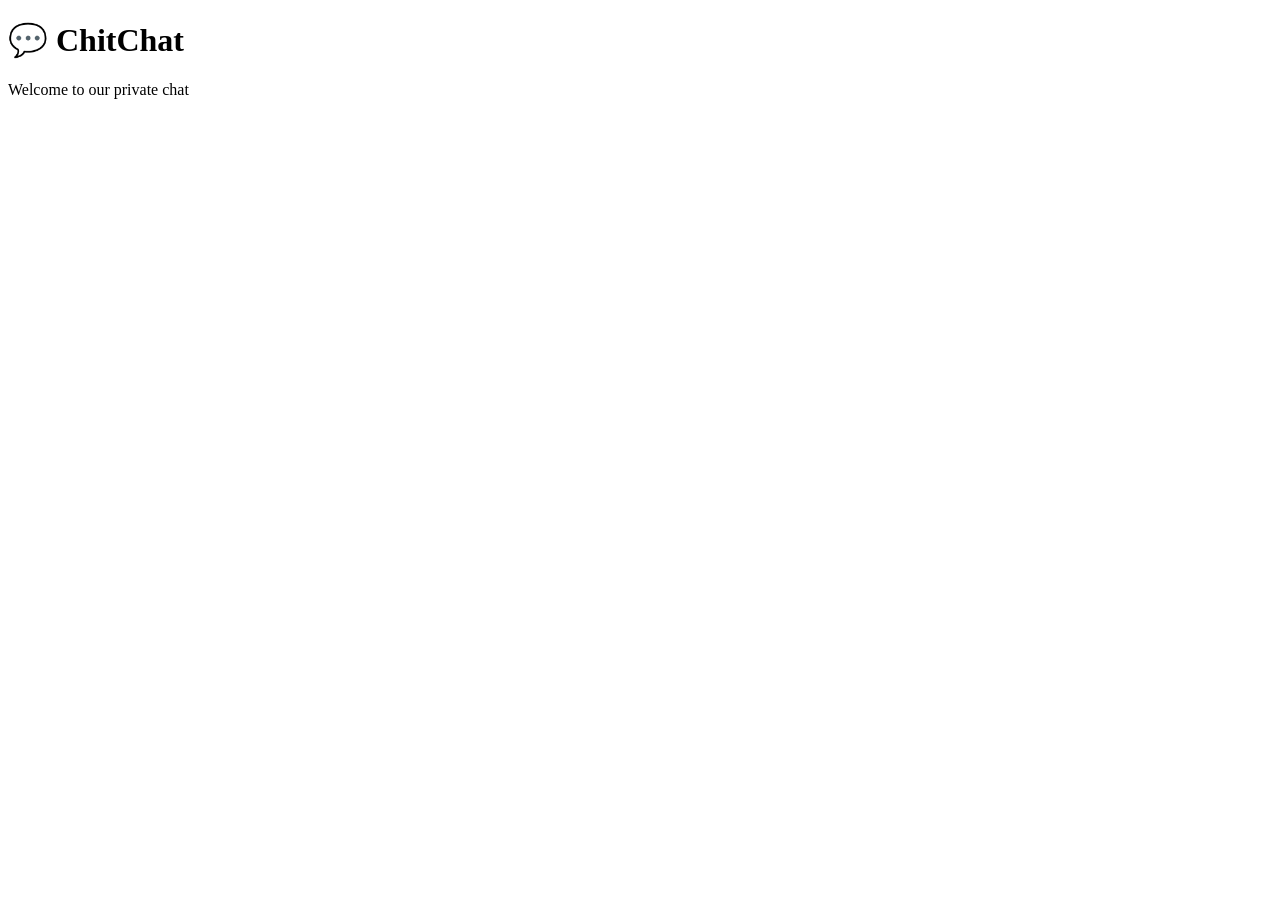
==== index.html @ 532befac "Add initial HTML structure for ChitChat" ====
<!DOCTYPE html>
<html lang="en">
<head>
    <meta charset="UTF-8">
    <meta name="viewport" content="width=device-width, initial-scale=1.0">
    <title>ChitChat</title>
</head>

<body>

    <h1>💬 ChitChat</h1>
    <p>Welcome to our private chat</p>

</body>
</html>
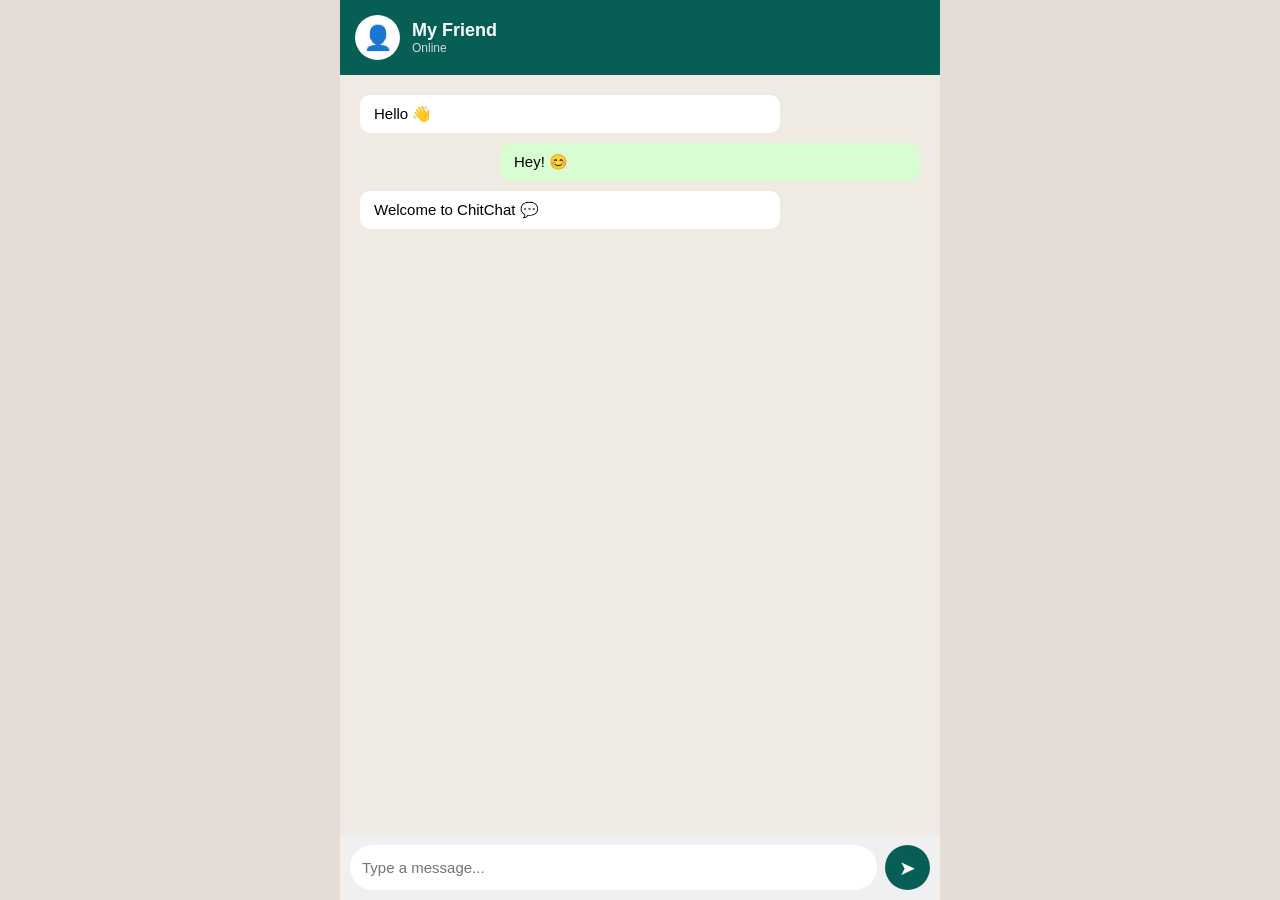
==== commit 26a3b10a: "Enhance index.html with chat features Updated the title and added a chat header with messages." ====
--- a/index.html
+++ b/index.html
@@ -3,13 +3,63 @@
 <head>
     <meta charset="UTF-8">
     <meta name="viewport" content="width=device-width, initial-scale=1.0">
-    <title>ChitChat</title>
+    <title>ChitChat 💬</title>
+
+    <link rel="stylesheet" href="style.css">
 </head>
 
 <body>
 
-    <h1>💬 ChitChat</h1>
-    <p>Welcome to our private chat</p>
+<div class="chat-container">
+
+    <!-- Header -->
+    <div class="chat-header">
+
+        <div class="profile">
+            👤
+        </div>
+
+        <div class="header-info">
+            <h2>My Friend</h2>
+            <p>Online</p>
+        </div>
+
+    </div>
+
+
+    <!-- Messages -->
+    <div class="messages">
+
+        <div class="message received">
+            Hello 👋
+        </div>
+
+        <div class="message sent">
+            Hey! 😊
+        </div>
+
+        <div class="message received">
+            Welcome to ChitChat 💬
+        </div>
+
+    </div>
+
+
+    <!-- Message Input -->
+    <div class="input-area">
+
+        <input 
+            type="text" 
+            placeholder="Type a message..."
+        >
+
+        <button>
+            ➤
+        </button>
+
+    </div>
+
+</div>
 
 </body>
 </html>
--- a/style.css
+++ b/style.css
@@ -0,0 +1,99 @@
+* {
+    box-sizing: border-box;
+    margin: 0;
+    padding: 0;
+}
+
+body {
+    font-family: Arial, sans-serif;
+    background: #e5ddd5;
+}
+
+.chat-container {
+    max-width: 600px;
+    height: 100vh;
+    margin: auto;
+    background: #efeae2;
+    display: flex;
+    flex-direction: column;
+}
+
+.chat-header {
+    background: #075e54;
+    color: white;
+    padding: 15px;
+    display: flex;
+    align-items: center;
+    gap: 12px;
+}
+
+.profile {
+    width: 45px;
+    height: 45px;
+    border-radius: 50%;
+    background: white;
+    display: flex;
+    align-items: center;
+    justify-content: center;
+    font-size: 24px;
+}
+
+.header-info h2 {
+    font-size: 18px;
+}
+
+.header-info p {
+    font-size: 12px;
+    opacity: 0.8;
+}
+
+.messages {
+    flex: 1;
+    padding: 20px;
+    overflow-y: auto;
+}
+
+.message {
+    max-width: 75%;
+    padding: 10px 14px;
+    margin-bottom: 10px;
+    border-radius: 10px;
+    font-size: 15px;
+}
+
+.received {
+    background: white;
+    margin-right: auto;
+}
+
+.sent {
+    background: #d9fdd3;
+    margin-left: auto;
+}
+
+.input-area {
+    display: flex;
+    padding: 10px;
+    background: #f0f0f0;
+    gap: 8px;
+}
+
+.input-area input {
+    flex: 1;
+    border: none;
+    outline: none;
+    padding: 12px;
+    border-radius: 25px;
+    font-size: 15px;
+}
+
+.input-area button {
+    width: 45px;
+    height: 45px;
+    border: none;
+    border-radius: 50%;
+    background: #075e54;
+    color: white;
+    font-size: 20px;
+    cursor: pointer;
+}
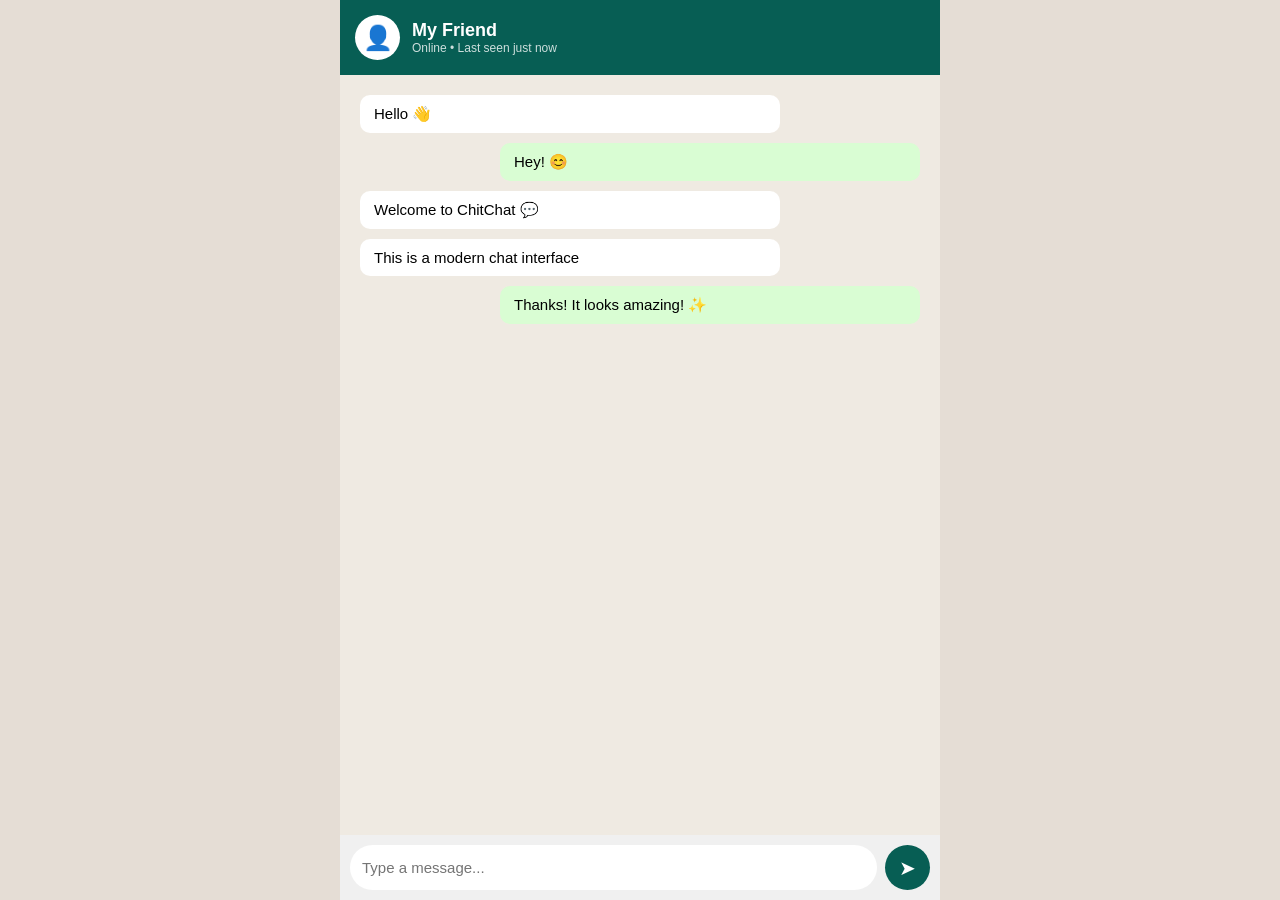
==== commit a88912fb: "✨ Enhanced: Better HTML structure with improved content" ====
--- a/index.html
+++ b/index.html
@@ -4,7 +4,6 @@
     <meta charset="UTF-8">
     <meta name="viewport" content="width=device-width, initial-scale=1.0">
     <title>ChitChat 💬</title>
-
     <link rel="stylesheet" href="style.css">
 </head>
 
@@ -21,11 +20,10 @@
 
         <div class="header-info">
             <h2>My Friend</h2>
-            <p>Online</p>
+            <p>Online • Last seen just now</p>
         </div>
 
     </div>
-
 
     <!-- Messages -->
     <div class="messages">
@@ -42,8 +40,15 @@
             Welcome to ChitChat 💬
         </div>
 
+        <div class="message received">
+            This is a modern chat interface
+        </div>
+
+        <div class="message sent">
+            Thanks! It looks amazing! ✨
+        </div>
+
     </div>
-
 
     <!-- Message Input -->
     <div class="input-area">
@@ -51,9 +56,10 @@
         <input 
             type="text" 
             placeholder="Type a message..."
+            id="messageInput"
         >
 
-        <button>
+        <button id="sendBtn" title="Send message">
             ➤
         </button>
 
@@ -61,5 +67,7 @@
 
 </div>
 
+<script src="script.js"></script>
+
 </body>
 </html>
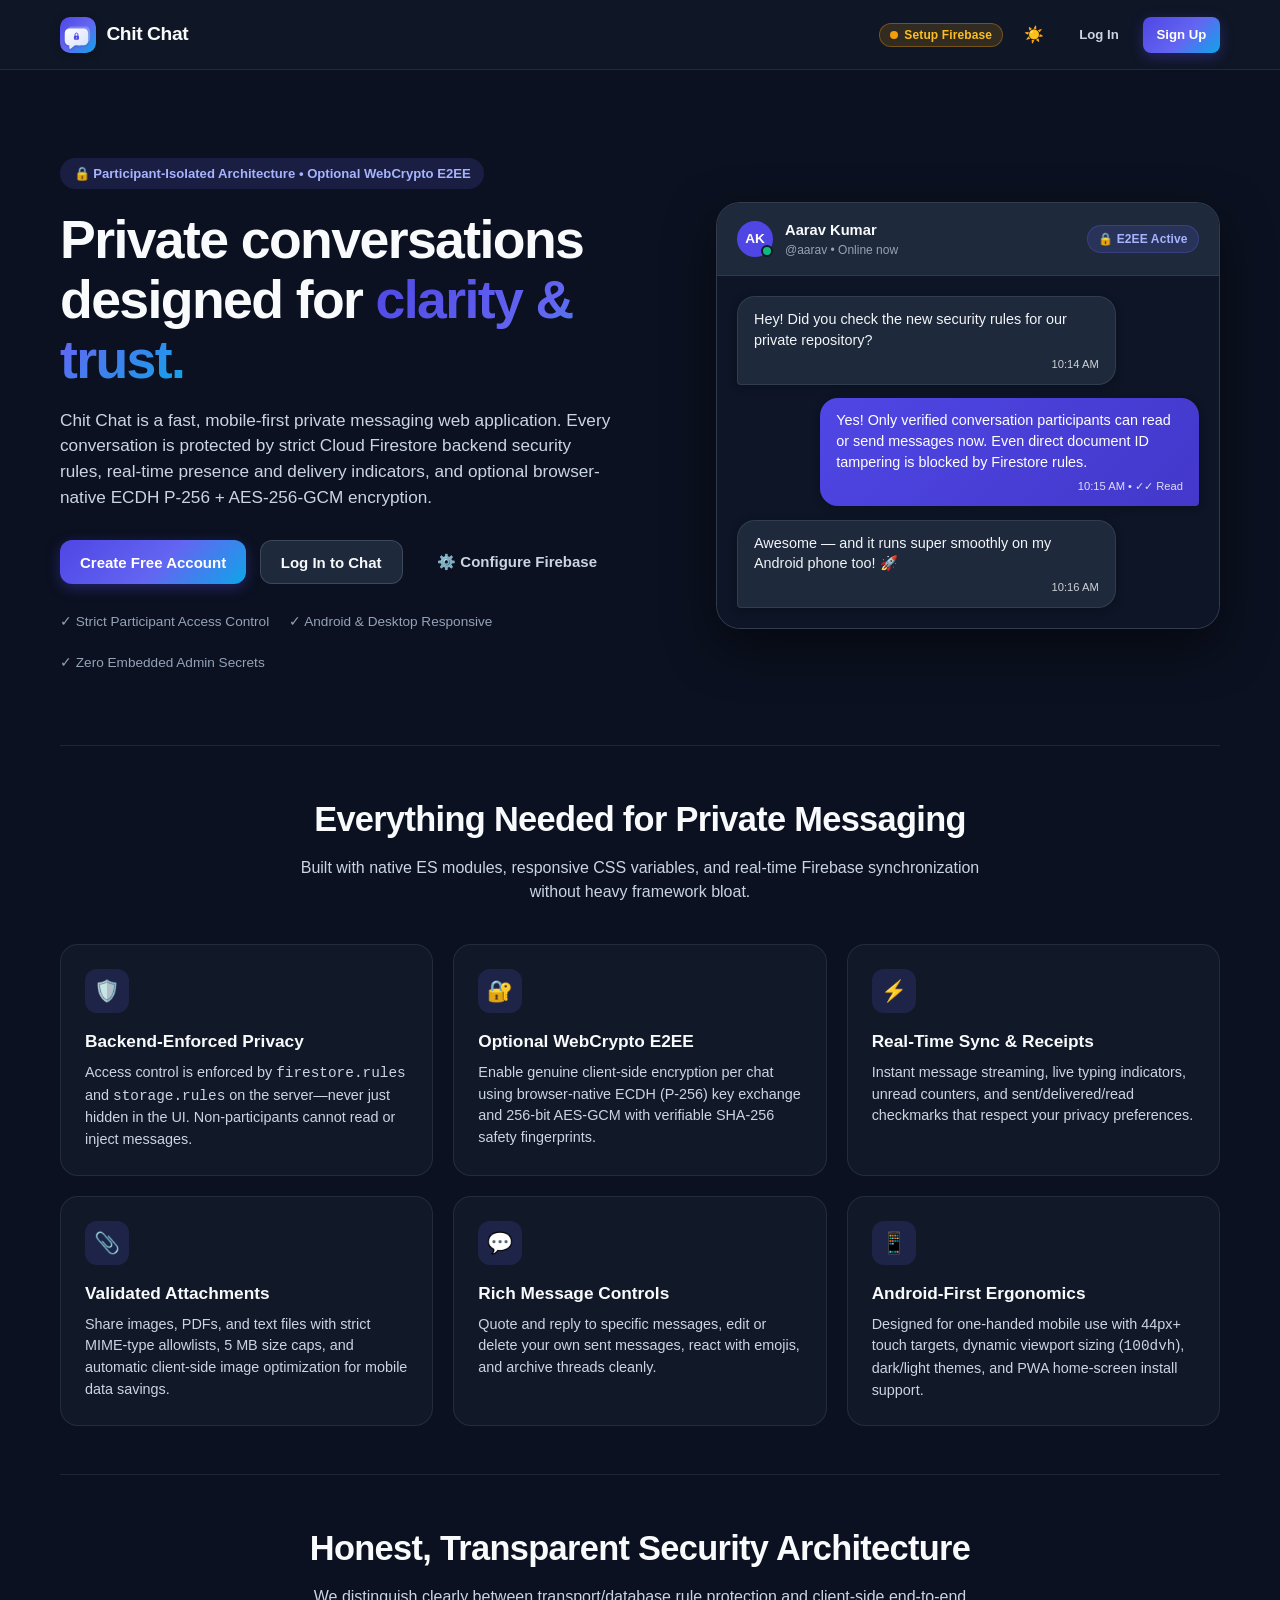
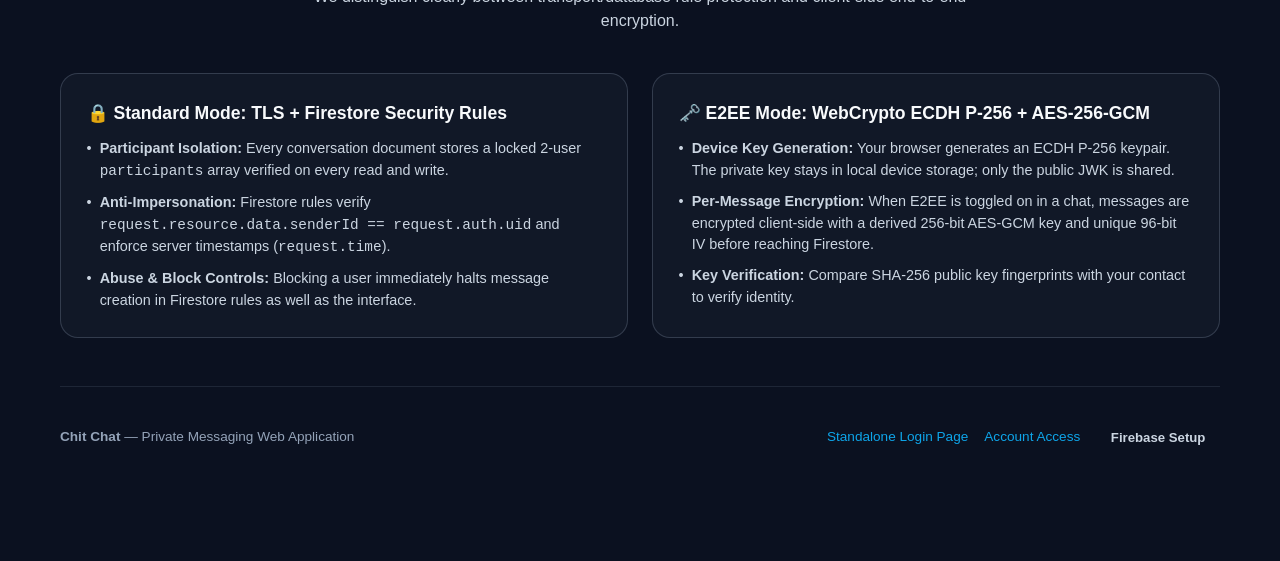
==== commit 4f813945: "feat: replace index.html, add login.html, main app controller, and documentation" ====
--- a/index.html
+++ b/index.html
@@ -1,73 +1,1108 @@
 <!DOCTYPE html>
-<html lang="en">
+<html lang="en" data-theme="dark">
 <head>
-    <meta charset="UTF-8">
-    <meta name="viewport" content="width=device-width, initial-scale=1.0">
-    <title>ChitChat 💬</title>
-    <link rel="stylesheet" href="style.css">
+  <meta charset="UTF-8" />
+  <meta name="viewport" content="width=device-width, initial-scale=1.0, viewport-fit=cover" />
+  <meta name="theme-color" content="#4f46e5" />
+  <meta
+    name="description"
+    content="Chit Chat — Modern, privacy-first real-time private messaging web application powered by Firebase Authentication, Cloud Firestore security rules, and optional WebCrypto end-to-end encryption."
+  />
+  <title>Chit Chat — Private Messaging</title>
+  <link rel="icon" type="image/svg+xml" href="./assets/icon.svg" />
+  <link rel="apple-touch-icon" href="./assets/icon.svg" />
+  <link rel="manifest" href="./manifest.json" />
+  <link rel="stylesheet" href="./css/styles.css" />
 </head>
-
-<body>
-
-<div class="chat-container">
-
-    <!-- Header -->
-    <div class="chat-header">
-
-        <div class="profile">
-            👤
-        </div>
-
-        <div class="header-info">
-            <h2>My Friend</h2>
-            <p>Online • Last seen just now</p>
-        </div>
-
+<body data-page="index">
+  <!-- Top Navigation Header (Shown on Landing & Auth Views) -->
+  <header id="public-navbar" class="site-navbar">
+    <div class="navbar-inner">
+      <a href="#landing" id="nav-brand-link" class="brand-link" aria-label="Chit Chat Home">
+        <img src="./assets/icon.svg" alt="Chit Chat Logo" class="brand-logo" width="36" height="36" />
+        <span>Chit Chat</span>
+      </a>
+
+      <div class="navbar-actions">
+        <button
+          type="button"
+          id="btn-firebase-status"
+          class="badge badge-unconfigured"
+          title="Configure or inspect Firebase connection"
+        >
+          <span id="firebase-status-dot" class="status-dot warning"></span>
+          <span id="firebase-status-label">Setup Firebase</span>
+        </button>
+
+        <button
+          type="button"
+          id="btn-theme-toggle-nav"
+          class="icon-btn"
+          aria-label="Toggle dark and light theme"
+          title="Switch theme"
+        >
+          <span id="theme-icon-nav" aria-hidden="true">☀️</span>
+        </button>
+
+        <button type="button" id="nav-btn-login" class="btn btn-ghost btn-sm">
+          Log In
+        </button>
+        <button type="button" id="nav-btn-signup" class="btn btn-primary btn-sm">
+          Sign Up
+        </button>
+      </div>
     </div>
-
-    <!-- Messages -->
-    <div class="messages">
-
-        <div class="message received">
-            Hello 👋
-        </div>
-
-        <div class="message sent">
-            Hey! 😊
-        </div>
-
-        <div class="message received">
-            Welcome to ChitChat 💬
-        </div>
-
-        <div class="message received">
-            This is a modern chat interface
-        </div>
-
-        <div class="message sent">
-            Thanks! It looks amazing! ✨
-        </div>
-
+  </header>
+
+  <!-- VIEW 1: Landing Page -->
+  <main id="view-landing" class="landing-container">
+    <section class="hero-grid" aria-labelledby="hero-heading">
+      <div>
+        <div class="hero-eyebrow">
+          <span>🔒 Participant-Isolated Architecture • Optional WebCrypto E2EE</span>
+        </div>
+        <h1 id="hero-heading" class="hero-title">
+          Private conversations designed for <span class="gradient-text">clarity &amp; trust.</span>
+        </h1>
+        <p class="hero-subtitle">
+          Chit Chat is a fast, mobile-first private messaging web application. Every conversation is protected by strict Cloud Firestore backend security rules, real-time presence and delivery indicators, and optional browser-native ECDH P-256 + AES-256-GCM encryption.
+        </p>
+
+        <div class="hero-cta-group">
+          <button type="button" id="hero-btn-signup" class="btn btn-primary">
+            Create Free Account
+          </button>
+          <button type="button" id="hero-btn-login" class="btn btn-secondary">
+            Log In to Chat
+          </button>
+          <button type="button" id="hero-btn-config" class="btn btn-ghost">
+            ⚙️ Configure Firebase
+          </button>
+        </div>
+
+        <ul class="hero-trust-list">
+          <li>✓ Strict Participant Access Control</li>
+          <li>✓ Android &amp; Desktop Responsive</li>
+          <li>✓ Zero Embedded Admin Secrets</li>
+        </ul>
+      </div>
+
+      <!-- Interactive Live Visual Preview Card -->
+      <div class="hero-preview-card" aria-label="Chit Chat Interface Preview">
+        <div class="preview-card-header">
+          <div class="preview-user-row">
+            <div class="avatar avatar-sm" style="background-color: #4f46e5;">
+              <span>AK</span>
+              <span class="avatar-presence online"></span>
+            </div>
+            <div>
+              <div style="font-weight: 700; font-size: 0.92rem;">Aarav Kumar</div>
+              <div style="font-size: 0.75rem; color: var(--text-muted);">@aarav • Online now</div>
+            </div>
+          </div>
+          <span class="badge badge-security">🔒 E2EE Active</span>
+        </div>
+
+        <div class="preview-card-body">
+          <div class="preview-bubble incoming">
+            Hey! Did you check the new security rules for our private repository?
+            <div class="preview-meta">10:14 AM</div>
+          </div>
+          <div class="preview-bubble outgoing">
+            Yes! Only verified conversation participants can read or send messages now. Even direct document ID tampering is blocked by Firestore rules.
+            <div class="preview-meta">10:15 AM • ✓✓ Read</div>
+          </div>
+          <div class="preview-bubble incoming">
+            Awesome — and it runs super smoothly on my Android phone too! 🚀
+            <div class="preview-meta">10:16 AM</div>
+          </div>
+        </div>
+      </div>
+    </section>
+
+    <!-- Feature Highlights Section -->
+    <section class="section-block" aria-labelledby="features-heading">
+      <div class="section-header">
+        <h2 id="features-heading" class="section-title">Everything Needed for Private Messaging</h2>
+        <p class="section-desc">
+          Built with native ES modules, responsive CSS variables, and real-time Firebase synchronization without heavy framework bloat.
+        </p>
+      </div>
+
+      <div class="features-grid">
+        <article class="feature-card">
+          <div class="feature-icon" aria-hidden="true">🛡️</div>
+          <h3>Backend-Enforced Privacy</h3>
+          <p>
+            Access control is enforced by <code>firestore.rules</code> and <code>storage.rules</code> on the server—never just hidden in the UI. Non-participants cannot read or inject messages.
+          </p>
+        </article>
+
+        <article class="feature-card">
+          <div class="feature-icon" aria-hidden="true">🔐</div>
+          <h3>Optional WebCrypto E2EE</h3>
+          <p>
+            Enable genuine client-side encryption per chat using browser-native ECDH (P-256) key exchange and 256-bit AES-GCM with verifiable SHA-256 safety fingerprints.
+          </p>
+        </article>
+
+        <article class="feature-card">
+          <div class="feature-icon" aria-hidden="true">⚡</div>
+          <h3>Real-Time Sync &amp; Receipts</h3>
+          <p>
+            Instant message streaming, live typing indicators, unread counters, and sent/delivered/read checkmarks that respect your privacy preferences.
+          </p>
+        </article>
+
+        <article class="feature-card">
+          <div class="feature-icon" aria-hidden="true">📎</div>
+          <h3>Validated Attachments</h3>
+          <p>
+            Share images, PDFs, and text files with strict MIME-type allowlists, 5 MB size caps, and automatic client-side image optimization for mobile data savings.
+          </p>
+        </article>
+
+        <article class="feature-card">
+          <div class="feature-icon" aria-hidden="true">💬</div>
+          <h3>Rich Message Controls</h3>
+          <p>
+            Quote and reply to specific messages, edit or delete your own sent messages, react with emojis, and archive threads cleanly.
+          </p>
+        </article>
+
+        <article class="feature-card">
+          <div class="feature-icon" aria-hidden="true">📱</div>
+          <h3>Android-First Ergonomics</h3>
+          <p>
+            Designed for one-handed mobile use with 44px+ touch targets, dynamic viewport sizing (<code>100dvh</code>), dark/light themes, and PWA home-screen install support.
+          </p>
+        </article>
+      </div>
+    </section>
+
+    <!-- Privacy & Security Transparency Section -->
+    <section class="section-block" aria-labelledby="security-heading">
+      <div class="section-header">
+        <h2 id="security-heading" class="section-title">Honest, Transparent Security Architecture</h2>
+        <p class="section-desc">
+          We distinguish clearly between transport/database rule protection and client-side end-to-end encryption.
+        </p>
+      </div>
+
+      <div class="security-architecture-grid">
+        <div class="security-card">
+          <h3>🔒 Standard Mode: TLS + Firestore Security Rules</h3>
+          <ul class="security-list">
+            <li>
+              <span>•</span>
+              <span><strong>Participant Isolation:</strong> Every conversation document stores a locked 2-user <code>participants</code> array verified on every read and write.</span>
+            </li>
+            <li>
+              <span>•</span>
+              <span><strong>Anti-Impersonation:</strong> Firestore rules verify <code>request.resource.data.senderId == request.auth.uid</code> and enforce server timestamps (<code>request.time</code>).</span>
+            </li>
+            <li>
+              <span>•</span>
+              <span><strong>Abuse &amp; Block Controls:</strong> Blocking a user immediately halts message creation in Firestore rules as well as the interface.</span>
+            </li>
+          </ul>
+        </div>
+
+        <div class="security-card">
+          <h3>🗝️ E2EE Mode: WebCrypto ECDH P-256 + AES-256-GCM</h3>
+          <ul class="security-list">
+            <li>
+              <span>•</span>
+              <span><strong>Device Key Generation:</strong> Your browser generates an ECDH P-256 keypair. The private key stays in local device storage; only the public JWK is shared.</span>
+            </li>
+            <li>
+              <span>•</span>
+              <span><strong>Per-Message Encryption:</strong> When E2EE is toggled on in a chat, messages are encrypted client-side with a derived 256-bit AES-GCM key and unique 96-bit IV before reaching Firestore.</span>
+            </li>
+            <li>
+              <span>•</span>
+              <span><strong>Key Verification:</strong> Compare SHA-256 public key fingerprints with your contact to verify identity.</span>
+            </li>
+          </ul>
+        </div>
+      </div>
+
+      <footer class="landing-footer">
+        <div>
+          <strong>Chit Chat</strong> — Private Messaging Web Application
+        </div>
+        <div style="display: flex; gap: 1rem; align-items: center;">
+          <a href="./login.html">Standalone Login Page</a>
+          <a href="#auth" id="footer-link-auth">Account Access</a>
+          <button type="button" id="footer-btn-config" class="btn btn-ghost btn-sm">
+            Firebase Setup
+          </button>
+        </div>
+      </footer>
+    </section>
+  </main>
+
+  <!-- VIEW 2: Authentication View -->
+  <section id="view-auth" class="auth-wrapper hidden" aria-label="Authentication">
+    <div class="auth-card">
+      <div class="auth-card-header">
+        <h1 id="auth-heading">Welcome to Chit Chat</h1>
+        <p id="auth-subheading">Sign in to access your private conversations</p>
+      </div>
+
+      <div class="auth-tabs" role="tablist">
+        <button
+          type="button"
+          id="tab-login"
+          class="auth-tab-btn active"
+          role="tab"
+          aria-selected="true"
+        >
+          Log In
+        </button>
+        <button
+          type="button"
+          id="tab-signup"
+          class="auth-tab-btn"
+          role="tab"
+          aria-selected="false"
+        >
+          Sign Up
+        </button>
+        <button
+          type="button"
+          id="tab-reset"
+          class="auth-tab-btn"
+          role="tab"
+          aria-selected="false"
+        >
+          Reset
+        </button>
+      </div>
+
+      <div id="auth-alert" class="alert-box hidden" role="alert"></div>
+
+      <!-- Form 1: Log In -->
+      <form id="form-login" novalidate>
+        <div class="form-group">
+          <label for="login-email" class="form-label">Email Address</label>
+          <input
+            type="email"
+            id="login-email"
+            class="form-input"
+            placeholder="you@example.com"
+            autocomplete="email"
+            required
+          />
+        </div>
+
+        <div class="form-group">
+          <label for="login-password" class="form-label">Password</label>
+          <div class="input-with-action">
+            <input
+              type="password"
+              id="login-password"
+              class="form-input"
+              placeholder="Enter your password"
+              autocomplete="current-password"
+              required
+            />
+            <button
+              type="button"
+              class="input-action-btn"
+              data-toggle-password="login-password"
+              aria-label="Show or hide password"
+            >
+              👁️
+            </button>
+          </div>
+        </div>
+
+        <button type="submit" id="btn-submit-login" class="btn btn-primary btn-block">
+          Log In
+        </button>
+      </form>
+
+      <!-- Form 2: Sign Up & Initial Profile Setup -->
+      <form id="form-signup" class="hidden" novalidate>
+        <div class="form-group">
+          <label for="signup-name" class="form-label">Display Name</label>
+          <input
+            type="text"
+            id="signup-name"
+            class="form-input"
+            placeholder="e.g. Khushnoor"
+            maxlength="60"
+            autocomplete="name"
+            required
+          />
+        </div>
+
+        <div class="form-group">
+          <label for="signup-username" class="form-label">Unique Handle (@username)</label>
+          <input
+            type="text"
+            id="signup-username"
+            class="form-input"
+            placeholder="e.g. khushnoor_m"
+            maxlength="30"
+            autocomplete="username"
+            required
+          />
+          <span class="form-hint">3–30 lowercase letters, numbers, underscores, or dots.</span>
+        </div>
+
+        <div class="form-group">
+          <label for="signup-email" class="form-label">Email Address</label>
+          <input
+            type="email"
+            id="signup-email"
+            class="form-input"
+            placeholder="you@example.com"
+            autocomplete="email"
+            required
+          />
+        </div>
+
+        <div class="form-group">
+          <label for="signup-password" class="form-label">Password</label>
+          <div class="input-with-action">
+            <input
+              type="password"
+              id="signup-password"
+              class="form-input"
+              placeholder="At least 8 characters"
+              autocomplete="new-password"
+              required
+            />
+            <button
+              type="button"
+              class="input-action-btn"
+              data-toggle-password="signup-password"
+              aria-label="Show or hide password"
+            >
+              👁️
+            </button>
+          </div>
+        </div>
+
+        <div class="form-group">
+          <label for="signup-confirm" class="form-label">Confirm Password</label>
+          <input
+            type="password"
+            id="signup-confirm"
+            class="form-input"
+            placeholder="Re-enter your password"
+            autocomplete="new-password"
+            required
+          />
+        </div>
+
+        <div class="form-group">
+          <label for="signup-bio" class="form-label">Status / Bio (Optional)</label>
+          <input
+            type="text"
+            id="signup-bio"
+            class="form-input"
+            placeholder="Hey there! I am using Chit Chat."
+            maxlength="160"
+          />
+        </div>
+
+        <button type="submit" id="btn-submit-signup" class="btn btn-primary btn-block">
+          Create Account &amp; Verify Email
+        </button>
+      </form>
+
+      <!-- Form 3: Password Reset -->
+      <form id="form-reset" class="hidden" novalidate>
+        <div class="form-group">
+          <label for="reset-email" class="form-label">Account Email Address</label>
+          <input
+            type="email"
+            id="reset-email"
+            class="form-input"
+            placeholder="Enter your registered email"
+            autocomplete="email"
+            required
+          />
+          <span class="form-hint">
+            We will send a secure password reset link via Firebase Authentication.
+          </span>
+        </div>
+
+        <button type="submit" id="btn-submit-reset" class="btn btn-primary btn-block">
+          Send Password Reset Email
+        </button>
+      </form>
+
+      <div class="auth-footer-links">
+        <button type="button" id="auth-back-landing" class="btn btn-ghost btn-sm">
+          ← Back to Home
+        </button>
+        <button type="button" id="auth-open-config" class="btn btn-ghost btn-sm">
+          ⚙️ Firebase Config
+        </button>
+      </div>
     </div>
-
-    <!-- Message Input -->
-    <div class="input-area">
-
-        <input 
-            type="text" 
-            placeholder="Type a message..."
-            id="messageInput"
-        >
-
-        <button id="sendBtn" title="Send message">
-            ➤
-        </button>
-
+  </section>
+
+  <!-- VIEW 3 & 4: Authenticated Chat Dashboard & Private Chat Window -->
+  <div id="view-workspace" class="workspace-shell hidden">
+    <div id="email-verification-banner" class="verification-banner hidden" role="region" aria-label="Email verification notice">
+      <span>
+        📧 Your email address is not verified yet. Please check your inbox for the verification link.
+      </span>
+      <div class="verification-banner-actions">
+        <button type="button" id="btn-resend-verification" class="btn btn-secondary btn-sm">
+          Resend Email
+        </button>
+        <button type="button" id="btn-refresh-verification" class="btn btn-primary btn-sm">
+          I've Verified
+        </button>
+      </div>
     </div>
 
-</div>
-
-<script src="script.js"></script>
-
+    <div id="workspace-main-grid" class="workspace-main">
+      <!-- LEFT PANE: Chat Dashboard Sidebar -->
+      <aside class="dashboard-sidebar" aria-label="Conversations and User Directory">
+        <div class="sidebar-topbar">
+          <div
+            id="sidebar-user-profile-trigger"
+            class="current-user-chip"
+            role="button"
+            tabindex="0"
+            title="Open Profile &amp; Settings"
+          >
+            <div id="current-user-avatar" class="avatar avatar-sm">
+              <span>U</span>
+              <span class="avatar-presence online"></span>
+            </div>
+            <div class="user-chip-meta">
+              <div id="current-user-name" class="user-chip-name">Loading...</div>
+              <div id="current-user-handle" class="user-chip-handle">@user</div>
+            </div>
+          </div>
+
+          <div class="sidebar-toolbar-actions">
+            <button
+              type="button"
+              id="btn-new-chat"
+              class="icon-btn"
+              title="Find user &amp; start new private chat"
+              aria-label="Start new chat"
+            >
+              ➕
+            </button>
+            <button
+              type="button"
+              id="btn-theme-toggle-app"
+              class="icon-btn"
+              title="Toggle theme"
+              aria-label="Toggle theme"
+            >
+              <span id="theme-icon-app">☀️</span>
+            </button>
+            <button
+              type="button"
+              id="btn-open-settings"
+              class="icon-btn"
+              title="Profile &amp; Settings"
+              aria-label="Open profile and settings"
+            >
+              ⚙️
+            </button>
+          </div>
+        </div>
+
+        <div class="sidebar-search-box">
+          <div class="search-input-wrap">
+            <span class="search-icon" aria-hidden="true">🔍</span>
+            <input
+              type="search"
+              id="dashboard-search-input"
+              class="search-input"
+              placeholder="Search chats or @username..."
+              aria-label="Search conversations or users"
+            />
+            <button
+              type="button"
+              id="btn-clear-search"
+              class="search-clear-btn hidden"
+              aria-label="Clear search"
+            >
+              ✕
+            </button>
+          </div>
+        </div>
+
+        <div class="sidebar-filter-tabs" role="tablist" aria-label="Conversation filters">
+          <button
+            type="button"
+            class="filter-pill active"
+            data-filter="all"
+            role="tab"
+            aria-selected="true"
+          >
+            All Chats
+          </button>
+          <button
+            type="button"
+            class="filter-pill"
+            data-filter="unread"
+            role="tab"
+            aria-selected="false"
+          >
+            Unread <span id="filter-unread-count"></span>
+          </button>
+          <button
+            type="button"
+            class="filter-pill"
+            data-filter="archived"
+            role="tab"
+            aria-selected="false"
+          >
+            Archived
+          </button>
+          <button
+            type="button"
+            class="filter-pill"
+            data-filter="directory"
+            role="tab"
+            aria-selected="false"
+          >
+            Find Users
+          </button>
+        </div>
+
+        <div id="conversation-list" class="conversation-list" role="list">
+          <div class="empty-list-state">
+            No conversations yet. Tap <strong>Find Users</strong> or <strong>➕</strong> to start a private chat.
+          </div>
+        </div>
+      </aside>
+
+      <!-- RIGHT PANE: Private Chat Window -->
+      <section class="chat-panel" aria-label="Private Chat Window">
+        <div id="chat-empty-state" class="chat-empty-state">
+          <div class="chat-empty-icon" aria-hidden="true">💬</div>
+          <h2>Select a Private Conversation</h2>
+          <p>
+            Choose an existing thread from the left or search the directory by <code>@username</code> or email to start a private 1-to-1 chat.
+          </p>
+          <button type="button" id="btn-empty-find-users" class="btn btn-primary btn-sm">
+            🔍 Find Users to Chat With
+          </button>
+        </div>
+
+        <div id="active-chat-container" class="active-chat-container hidden">
+          <header class="chat-window-header">
+            <div class="chat-header-left">
+              <button
+                type="button"
+                id="btn-mobile-back"
+                class="icon-btn mobile-back-btn"
+                aria-label="Back to conversation list"
+                title="Back to chats"
+              >
+                ←
+              </button>
+
+              <div id="chat-peer-avatar" class="avatar avatar-sm">
+                <span>P</span>
+                <span id="chat-peer-presence-dot" class="avatar-presence"></span>
+              </div>
+
+              <div class="chat-peer-info">
+                <div id="chat-peer-name" class="chat-peer-name">Contact Name</div>
+                <div id="chat-peer-status" class="chat-peer-status">Offline</div>
+              </div>
+            </div>
+
+            <div class="chat-header-actions">
+              <button
+                type="button"
+                id="btn-toggle-e2ee"
+                class="badge badge-security"
+                title="Toggle optional WebCrypto ECDH+AES-GCM End-to-End Encryption"
+              >
+                🛡️ Standard
+              </button>
+
+              <button
+                type="button"
+                id="btn-verify-keys"
+                class="icon-btn"
+                title="Inspect Security &amp; E2EE Key Fingerprints"
+                aria-label="Security details"
+              >
+                🔐
+              </button>
+
+              <button
+                type="button"
+                id="btn-archive-chat"
+                class="icon-btn"
+                title="Archive or unarchive conversation"
+                aria-label="Archive conversation"
+              >
+                📥
+              </button>
+
+              <button
+                type="button"
+                id="btn-block-user"
+                class="icon-btn"
+                title="Block or unblock user"
+                aria-label="Block user"
+              >
+                🚫
+              </button>
+
+              <button
+                type="button"
+                id="btn-report-user"
+                class="icon-btn"
+                title="Report user for abuse"
+                aria-label="Report user"
+              >
+                🚩
+              </button>
+
+              <button
+                type="button"
+                id="btn-delete-chat"
+                class="icon-btn"
+                title="Delete conversation"
+                aria-label="Delete conversation"
+              >
+                🗑️
+              </button>
+            </div>
+          </header>
+
+          <div class="chat-security-strip">
+            <span id="chat-security-description">
+              🛡️ Protected by Cloud Firestore Participant Rules &amp; TLS.
+            </span>
+            <button
+              type="button"
+              id="btn-security-learn-more"
+              class="btn btn-ghost btn-sm"
+              style="min-height: 26px; padding: 0.1rem 0.5rem; font-size: 0.74rem;"
+            >
+              Verify Keys
+            </button>
+          </div>
+
+          <div id="messages-stream" class="messages-stream" role="log" aria-live="polite"></div>
+
+          <div id="composer-context-bar" class="composer-context-bar hidden">
+            <div class="composer-context-info">
+              <div id="composer-context-title" class="composer-context-title">Replying to</div>
+              <div id="composer-context-text" class="composer-context-text"></div>
+            </div>
+            <button
+              type="button"
+              id="btn-cancel-context"
+              class="icon-btn"
+              aria-label="Cancel reply or edit"
+            >
+              ✕
+            </button>
+          </div>
+
+          <div id="attachment-preview-bar" class="composer-context-bar hidden">
+            <div class="composer-context-info">
+              <div class="composer-context-title">📎 Staged Attachment</div>
+              <div id="attachment-preview-name" class="composer-context-text"></div>
+            </div>
+            <button
+              type="button"
+              id="btn-remove-attachment"
+              class="icon-btn"
+              aria-label="Remove attachment"
+            >
+              ✕
+            </button>
+          </div>
+
+          <div id="blocked-conversation-banner" class="blocked-notice-bar hidden">
+            <span id="blocked-banner-text">
+              🚫 This conversation is currently blocked. New messages cannot be sent.
+            </span>
+            <button type="button" id="btn-unblock-banner" class="btn btn-secondary btn-sm">
+              Unblock
+            </button>
+          </div>
+
+          <form id="chat-composer-form" class="chat-composer" novalidate>
+            <div id="emoji-popover" class="emoji-popover hidden" role="dialog" aria-label="Emoji picker">
+              <div id="emoji-grid" class="emoji-grid"></div>
+            </div>
+
+            <button
+              type="button"
+              id="btn-emoji-picker"
+              class="icon-btn"
+              aria-label="Insert emoji"
+              title="Emojis"
+            >
+              😊
+            </button>
+
+            <label
+              for="chat-attachment-input"
+              class="icon-btn"
+              title="Attach image, PDF, or text file (max 5 MB)"
+              aria-label="Attach file"
+              style="cursor: pointer;"
+            >
+              📎
+            </label>
+            <input
+              type="file"
+              id="chat-attachment-input"
+              class="sr-only"
+              accept="image/jpeg,image/png,image/webp,image/gif,application/pdf,text/plain"
+            />
+
+            <div class="composer-input-wrap">
+              <textarea
+                id="chat-message-input"
+                class="composer-textarea"
+                rows="1"
+                maxlength="4000"
+                placeholder="Write a private message..."
+                aria-label="Message text"
+              ></textarea>
+              <div id="composer-char-count" class="composer-char-count">0 / 4000</div>
+            </div>
+
+            <button
+              type="submit"
+              id="btn-send-message"
+              class="send-msg-btn"
+              aria-label="Send message"
+              title="Send message"
+            >
+              ➤
+            </button>
+          </form>
+        </div>
+      </section>
+    </div>
+  </div>
+
+  <!-- MODAL 1: User Profile & Settings -->
+  <div id="modal-settings" class="modal-backdrop hidden" role="dialog" aria-modal="true" aria-labelledby="settings-modal-title">
+    <div class="modal-dialog">
+      <div class="modal-header">
+        <h2 id="settings-modal-title">Profile &amp; Settings</h2>
+        <button type="button" id="btn-close-settings" class="icon-btn" aria-label="Close settings">
+          ✕
+        </button>
+      </div>
+
+      <div class="modal-body">
+        <div id="settings-alert" class="alert-box hidden" role="alert"></div>
+
+        <div class="settings-section">
+          <div class="settings-section-title">User Profile</div>
+          <div class="profile-avatar-editor">
+            <div id="settings-avatar-preview" class="avatar avatar-lg">
+              <span>U</span>
+            </div>
+            <div>
+              <div style="display: flex; gap: 0.5rem; flex-wrap: wrap;">
+                <label for="settings-avatar-file" class="btn btn-secondary btn-sm" style="cursor: pointer;">
+                  📷 Upload Photo
+                </label>
+                <input
+                  type="file"
+                  id="settings-avatar-file"
+                  class="sr-only"
+                  accept="image/jpeg,image/png,image/webp,image/gif"
+                />
+                <button type="button" id="btn-clear-avatar" class="btn btn-ghost btn-sm">
+                  Use Initials
+                </button>
+              </div>
+              <div id="settings-color-swatches" class="color-swatch-row" aria-label="Avatar color"></div>
+            </div>
+          </div>
+
+          <div class="form-group">
+            <label for="settings-display-name" class="form-label">Display Name</label>
+            <input type="text" id="settings-display-name" class="form-input" maxlength="60" />
+          </div>
+
+          <div class="form-group">
+            <label for="settings-username" class="form-label">Username (@handle)</label>
+            <input type="text" id="settings-username" class="form-input" maxlength="30" />
+          </div>
+
+          <div class="form-group">
+            <label for="settings-bio" class="form-label">About / Status</label>
+            <input type="text" id="settings-bio" class="form-input" maxlength="250" />
+          </div>
+
+          <div class="form-group">
+            <label class="form-label">Account Email</label>
+            <div style="display: flex; align-items: center; justify-content: space-between; gap: 0.5rem;">
+              <span id="settings-email-display" style="font-size: 0.9rem; color: var(--text-secondary);"></span>
+              <span id="settings-email-badge" class="badge badge-unconfigured">Unverified</span>
+            </div>
+          </div>
+
+          <button type="button" id="btn-save-profile" class="btn btn-primary btn-sm">
+            Save Profile Changes
+          </button>
+        </div>
+
+        <div class="settings-section">
+          <div class="settings-section-title">Appearance &amp; Theme</div>
+          <div class="form-group" style="margin-bottom: 0;">
+            <label for="settings-theme-select" class="form-label">Color Theme</label>
+            <select id="settings-theme-select" class="form-select">
+              <option value="dark">🌙 Dark Theme (Slate Indigo)</option>
+              <option value="light">☀️ Light Theme (Crisp Daylight)</option>
+              <option value="system">💻 Match Device System Setting</option>
+            </select>
+          </div>
+        </div>
+
+        <div class="settings-section">
+          <div class="settings-section-title">Privacy &amp; Security</div>
+
+          <div class="toggle-row">
+            <div class="toggle-label-group">
+              <div class="toggle-label-title">Show Online &amp; Last Seen Status</div>
+              <div class="toggle-label-desc">Let contacts see when you are active in Chit Chat.</div>
+            </div>
+            <input type="checkbox" id="toggle-online-status" checked />
+          </div>
+
+          <div class="toggle-row">
+            <div class="toggle-label-group">
+              <div class="toggle-label-title">Send Read Receipts (✓✓)</div>
+              <div class="toggle-label-desc">Notify contacts when you have read their messages.</div>
+            </div>
+            <input type="checkbox" id="toggle-read-receipts" checked />
+          </div>
+
+          <div style="margin-top: 0.85rem;">
+            <div class="form-label" style="margin-bottom: 0.35rem;">
+              Your Device WebCrypto E2EE Public Key Fingerprint (ECDH P-256)
+            </div>
+            <div id="settings-key-fingerprint" class="fingerprint-box">Generating...</div>
+            <div style="margin-top: 0.5rem; display: flex; justify-content: space-between; align-items: center;">
+              <span class="form-hint">Used for optional client-side end-to-end encrypted chats.</span>
+              <button type="button" id="btn-rotate-keys" class="btn btn-secondary btn-sm">
+                🔄 Rotate Keypair
+              </button>
+            </div>
+          </div>
+        </div>
+
+        <div class="settings-section">
+          <div class="settings-section-title">Notification Preferences</div>
+
+          <div class="toggle-row">
+            <div class="toggle-label-group">
+              <div class="toggle-label-title">Browser Notifications</div>
+              <div class="toggle-label-desc">Show system alerts when new messages arrive in background tabs.</div>
+            </div>
+            <input type="checkbox" id="toggle-browser-notifications" />
+          </div>
+
+          <div class="toggle-row">
+            <div class="toggle-label-group">
+              <div class="toggle-label-title">Message Sound Effects</div>
+              <div class="toggle-label-desc">Play a subtle chime on incoming messages.</div>
+            </div>
+            <input type="checkbox" id="toggle-sound-effects" checked />
+          </div>
+
+          <div class="toggle-row">
+            <div class="toggle-label-group">
+              <div class="toggle-label-title">Show Message Previews</div>
+              <div class="toggle-label-desc">Include message snippet inside notification banners.</div>
+            </div>
+            <input type="checkbox" id="toggle-message-preview" checked />
+          </div>
+        </div>
+
+        <div class="settings-section">
+          <div class="settings-section-title">Session &amp; Backend</div>
+          <div style="display: flex; flex-wrap: wrap; gap: 0.65rem;">
+            <button type="button" id="btn-settings-firebase" class="btn btn-secondary btn-sm">
+              ⚙️ Firebase Connection Settings
+            </button>
+            <button type="button" id="btn-logout" class="btn btn-danger btn-sm">
+              🚪 Log Out
+            </button>
+          </div>
+        </div>
+      </div>
+    </div>
+  </div>
+
+  <!-- MODAL 2: Firebase Backend Configuration Setup -->
+  <div id="modal-firebase-config" class="modal-backdrop hidden" role="dialog" aria-modal="true" aria-labelledby="firebase-modal-title">
+    <div class="modal-dialog">
+      <div class="modal-header">
+        <h2 id="firebase-modal-title">Configure Firebase Backend</h2>
+        <button type="button" id="btn-close-firebase-modal" class="icon-btn" aria-label="Close Firebase setup">
+          ✕
+        </button>
+      </div>
+
+      <div class="modal-body">
+        <p style="font-size: 0.88rem; color: var(--text-secondary); margin-bottom: 1rem;">
+          Chit Chat runs as a static site on GitHub Pages and connects directly to your Firebase project for Authentication, Cloud Firestore, and Storage. Paste your Firebase Web App config snippet below (or configure <code>js/firebase-config.js</code>).
+        </p>
+
+        <div id="firebase-config-alert" class="alert-box hidden" role="alert"></div>
+
+        <div class="form-group">
+          <label for="firebase-config-textarea" class="form-label">
+            Paste Firebase Web Config (JSON or <code>const firebaseConfig = { ... }</code>)
+          </label>
+          <textarea
+            id="firebase-config-textarea"
+            class="form-textarea"
+            rows="7"
+            placeholder='{
+  "apiKey": "YOUR_API_KEY",
+  "authDomain": "your-project.firebaseapp.com",
+  "projectId": "your-project",
+  "storageBucket": "your-project.firebasestorage.app",
+  "messagingSenderId": "1234567890",
+  "appId": "1:1234567890:web:abcdef123456"
+}'
+            style="font-family: var(--font-mono); font-size: 0.82rem;"
+          ></textarea>
+          <span class="form-hint">
+            Stored locally in your browser's <code>localStorage</code>. Never paste service-account private keys or admin tokens.
+          </span>
+        </div>
+      </div>
+
+      <div class="modal-footer">
+        <button type="button" id="btn-clear-firebase-config" class="btn btn-danger btn-sm">
+          Clear Saved Config
+        </button>
+        <button type="button" id="btn-save-firebase-config" class="btn btn-primary btn-sm">
+          Save &amp; Connect Firebase
+        </button>
+      </div>
+    </div>
+  </div>
+
+  <!-- MODAL 3: Report User -->
+  <div id="modal-report" class="modal-backdrop hidden" role="dialog" aria-modal="true" aria-labelledby="report-modal-title">
+    <div class="modal-dialog">
+      <div class="modal-header">
+        <h2 id="report-modal-title">Report User</h2>
+        <button type="button" id="btn-close-report-modal" class="icon-btn" aria-label="Close report dialog">
+          ✕
+        </button>
+      </div>
+
+      <form id="form-report-user">
+        <div class="modal-body">
+          <p style="font-size: 0.88rem; color: var(--text-secondary); margin-bottom: 1rem;">
+            Submit a confidential safety report to the <code>/reports</code> collection. You can also block this user immediately.
+          </p>
+
+          <div class="form-group">
+            <label for="report-reason" class="form-label">Reason for Report</label>
+            <select id="report-reason" class="form-select" required>
+              <option value="Spam or unwanted messages">Spam or unwanted messages</option>
+              <option value="Harassment or abusive behavior">Harassment or abusive behavior</option>
+              <option value="Impersonation or fake profile">Impersonation or fake profile</option>
+              <option value="Malicious link or attachment">Malicious link or attachment</option>
+              <option value="Other safety concern">Other safety concern</option>
+            </select>
+          </div>
+
+          <div class="form-group">
+            <label for="report-details" class="form-label">Additional Details (Optional)</label>
+            <textarea
+              id="report-details"
+              class="form-textarea"
+              maxlength="1500"
+              placeholder="Provide any context to help review this report..."
+            ></textarea>
+          </div>
+
+          <div class="toggle-row">
+            <div class="toggle-label-group">
+              <div class="toggle-label-title">Also block this user</div>
+              <div class="toggle-label-desc">Prevent them from sending further messages in this conversation.</div>
+            </div>
+            <input type="checkbox" id="report-also-block" checked />
+          </div>
+        </div>
+
+        <div class="modal-footer">
+          <button type="button" id="btn-cancel-report" class="btn btn-ghost btn-sm">
+            Cancel
+          </button>
+          <button type="submit" class="btn btn-danger btn-sm">
+            Submit Report
+          </button>
+        </div>
+      </form>
+    </div>
+  </div>
+
+  <!-- MODAL 4: Conversation Security & Key Verification -->
+  <div id="modal-security-info" class="modal-backdrop hidden" role="dialog" aria-modal="true" aria-labelledby="security-modal-title">
+    <div class="modal-dialog">
+      <div class="modal-header">
+        <h2 id="security-modal-title">Conversation Security &amp; Verification</h2>
+        <button type="button" id="btn-close-security-modal" class="icon-btn" aria-label="Close security info">
+          ✕
+        </button>
+      </div>
+
+      <div class="modal-body">
+        <div class="form-group">
+          <div class="form-label">Current Protection Mode</div>
+          <div id="security-modal-mode-badge" class="badge badge-security" style="align-self: flex-start; margin-top: 0.25rem;">
+            Standard Mode (Firestore Rules + TLS)
+          </div>
+        </div>
+
+        <p style="font-size: 0.86rem; color: var(--text-secondary); margin-bottom: 1rem;">
+          In <strong>Standard Mode</strong>, messages are protected in transit via HTTPS/TLS and restricted to the 2 conversation participants by Cloud Firestore Security Rules. When <strong>WebCrypto E2EE Mode</strong> is toggled on, messages are additionally encrypted on your device using ECDH (P-256) + AES-256-GCM before being sent to Firestore.
+        </p>
+
+        <div class="form-group">
+          <div class="form-label">Your Public Key Fingerprint (SHA-256)</div>
+          <div id="security-modal-my-fp" class="fingerprint-box">Unavailable</div>
+        </div>
+
+        <div class="form-group">
+          <div class="form-label">Contact's Public Key Fingerprint (SHA-256)</div>
+          <div id="security-modal-peer-fp" class="fingerprint-box">Unavailable</div>
+        </div>
+      </div>
+
+      <div class="modal-footer">
+        <button type="button" id="btn-close-security-footer" class="btn btn-primary btn-sm">
+          Done
+        </button>
+      </div>
+    </div>
+  </div>
+
+  <!-- Toast Notification Container -->
+  <div id="toast-container" class="toast-container" aria-live="polite"></div>
+
+  <!-- Application Entry Module -->
+  <script type="module" src="./js/app.js"></script>
 </body>
 </html>
--- a/css/styles.css
+++ b/css/styles.css
@@ -0,0 +1,1808 @@
+/* ==========================================================================
+   Chit Chat — Modern Private Messaging Web Application Stylesheet
+   Mobile-First Responsive Design | Dark & Light Themes | Accessible Contrast
+   ========================================================================== */
+
+:root,
+[data-theme="dark"] {
+  --bg-primary: #0b1120;
+  --bg-secondary: #111827;
+  --bg-tertiary: #1e293b;
+  --bg-elevated: #1f2937;
+  --bg-glass: rgba(17, 24, 39, 0.86);
+  --bg-chat-canvas: #0d1526;
+
+  --text-primary: #f8fafc;
+  --text-secondary: #cbd5e1;
+  --text-muted: #94a3b8;
+  --text-inverse: #ffffff;
+
+  --accent-primary: #6366f1;
+  --accent-primary-hover: #4f46e5;
+  --accent-secondary: #0ea5e9;
+  --accent-soft: rgba(99, 102, 241, 0.16);
+  --accent-gradient: linear-gradient(135deg, #4f46e5 0%, #6366f1 55%, #0ea5e9 100%);
+
+  --bubble-sent-bg: linear-gradient(135deg, #4f46e5 0%, #4338ca 100%);
+  --bubble-sent-text: #ffffff;
+  --bubble-received-bg: #1e293b;
+  --bubble-received-text: #f1f5f9;
+  --bubble-received-border: rgba(148, 163, 184, 0.16);
+
+  --border-subtle: rgba(148, 163, 184, 0.14);
+  --border-strong: rgba(148, 163, 184, 0.26);
+  --focus-ring: 0 0 0 3px rgba(99, 102, 241, 0.38);
+
+  --status-online: #10b981;
+  --status-warning: #f59e0b;
+  --status-danger: #ef4444;
+  --status-info: #38bdf8;
+
+  --shadow-sm: 0 2px 8px rgba(0, 0, 0, 0.25);
+  --shadow-md: 0 8px 24px rgba(0, 0, 0, 0.35);
+  --shadow-lg: 0 18px 48px rgba(0, 0, 0, 0.5);
+
+  --radius-sm: 8px;
+  --radius-md: 12px;
+  --radius-lg: 18px;
+  --radius-xl: 24px;
+  --radius-full: 9999px;
+
+  --transition-fast: 150ms cubic-bezier(0.4, 0, 0.2, 1);
+  --transition-base: 220ms cubic-bezier(0.4, 0, 0.2, 1);
+  --font-sans: "Inter", -apple-system, BlinkMacSystemFont, "Segoe UI", Roboto,
+    Helvetica, Arial, sans-serif;
+  --font-mono: "JetBrains Mono", "Fira Code", ui-monospace, SFMono-Regular,
+    Menlo, Monaco, Consolas, monospace;
+}
+
+[data-theme="light"] {
+  --bg-primary: #f8fafc;
+  --bg-secondary: #ffffff;
+  --bg-tertiary: #f1f5f9;
+  --bg-elevated: #ffffff;
+  --bg-glass: rgba(255, 255, 255, 0.88);
+  --bg-chat-canvas: #f1f5f9;
+
+  --text-primary: #0f172a;
+  --text-secondary: #334155;
+  --text-muted: #64748b;
+  --text-inverse: #ffffff;
+
+  --accent-primary: #4f46e5;
+  --accent-primary-hover: #4338ca;
+  --accent-secondary: #0284c7;
+  --accent-soft: rgba(79, 70, 229, 0.1);
+  --accent-gradient: linear-gradient(135deg, #4f46e5 0%, #6366f1 55%, #0284c7 100%);
+
+  --bubble-sent-bg: linear-gradient(135deg, #4f46e5 0%, #4338ca 100%);
+  --bubble-sent-text: #ffffff;
+  --bubble-received-bg: #ffffff;
+  --bubble-received-text: #0f172a;
+  --bubble-received-border: rgba(15, 23, 42, 0.1);
+
+  --border-subtle: rgba(15, 23, 42, 0.09);
+  --border-strong: rgba(15, 23, 42, 0.18);
+  --focus-ring: 0 0 0 3px rgba(79, 70, 229, 0.25);
+
+  --shadow-sm: 0 2px 6px rgba(15, 23, 42, 0.06);
+  --shadow-md: 0 8px 24px rgba(15, 23, 42, 0.09);
+  --shadow-lg: 0 20px 44px rgba(15, 23, 42, 0.14);
+}
+
+/* ==========================================================================
+   Reset & Base Typography
+   ========================================================================== */
+
+*,
+*::before,
+*::after {
+  box-sizing: border-box;
+  margin: 0;
+  padding: 0;
+}
+
+html {
+  font-size: 16px;
+  -webkit-text-size-adjust: 100%;
+  scroll-behavior: smooth;
+}
+
+body {
+  font-family: var(--font-sans);
+  background-color: var(--bg-primary);
+  color: var(--text-primary);
+  line-height: 1.5;
+  min-height: 100vh;
+  min-height: 100dvh;
+  overflow-x: hidden;
+  transition: background-color var(--transition-base), color var(--transition-base);
+}
+
+a {
+  color: var(--accent-secondary);
+  text-decoration: none;
+  transition: color var(--transition-fast);
+}
+
+a:hover {
+  text-decoration: underline;
+}
+
+button,
+input,
+textarea,
+select {
+  font-family: inherit;
+  font-size: inherit;
+  color: inherit;
+}
+
+button {
+  cursor: pointer;
+  border: none;
+  background: none;
+  touch-action: manipulation;
+}
+
+button:focus-visible,
+input:focus-visible,
+textarea:focus-visible,
+select:focus-visible,
+a:focus-visible {
+  outline: none;
+  box-shadow: var(--focus-ring);
+}
+
+.hidden {
+  display: none !important;
+}
+
+.sr-only {
+  position: absolute;
+  width: 1px;
+  height: 1px;
+  padding: 0;
+  margin: -1px;
+  overflow: hidden;
+  clip: rect(0, 0, 0, 0);
+  white-space: nowrap;
+  border: 0;
+}
+
+/* ==========================================================================
+   Reusable Buttons, Badges & Inputs
+   ========================================================================== */
+
+.btn {
+  display: inline-flex;
+  align-items: center;
+  justify-content: center;
+  gap: 0.5rem;
+  min-height: 44px;
+  padding: 0.625rem 1.25rem;
+  border-radius: var(--radius-md);
+  font-weight: 600;
+  font-size: 0.9375rem;
+  transition: transform var(--transition-fast), box-shadow var(--transition-fast),
+    background-color var(--transition-fast), border-color var(--transition-fast);
+  user-select: none;
+  white-space: nowrap;
+}
+
+.btn:active:not(:disabled) {
+  transform: scale(0.98);
+}
+
+.btn:disabled {
+  opacity: 0.55;
+  cursor: not-allowed;
+}
+
+.btn-primary {
+  background: var(--accent-gradient);
+  color: var(--text-inverse);
+  box-shadow: 0 4px 14px rgba(79, 70, 229, 0.35);
+}
+
+.btn-primary:hover:not(:disabled) {
+  box-shadow: 0 6px 20px rgba(79, 70, 229, 0.5);
+  text-decoration: none;
+}
+
+.btn-secondary {
+  background-color: var(--bg-tertiary);
+  color: var(--text-primary);
+  border: 1px solid var(--border-strong);
+}
+
+.btn-secondary:hover:not(:disabled) {
+  background-color: var(--bg-elevated);
+  text-decoration: none;
+}
+
+.btn-ghost {
+  background-color: transparent;
+  color: var(--text-secondary);
+  border: 1px solid transparent;
+}
+
+.btn-ghost:hover:not(:disabled) {
+  background-color: var(--bg-tertiary);
+  color: var(--text-primary);
+  text-decoration: none;
+}
+
+.btn-danger {
+  background-color: rgba(239, 68, 68, 0.14);
+  color: #f87171;
+  border: 1px solid rgba(239, 68, 68, 0.32);
+}
+
+.btn-danger:hover:not(:disabled) {
+  background-color: rgba(239, 68, 68, 0.24);
+}
+
+.btn-sm {
+  min-height: 36px;
+  padding: 0.375rem 0.85rem;
+  font-size: 0.825rem;
+  border-radius: var(--radius-sm);
+}
+
+.btn-block {
+  width: 100%;
+}
+
+.icon-btn {
+  display: inline-flex;
+  align-items: center;
+  justify-content: center;
+  width: 42px;
+  height: 42px;
+  border-radius: var(--radius-md);
+  color: var(--text-secondary);
+  background-color: transparent;
+  border: 1px solid transparent;
+  transition: background-color var(--transition-fast), color var(--transition-fast),
+    border-color var(--transition-fast);
+  flex-shrink: 0;
+}
+
+.icon-btn:hover {
+  background-color: var(--bg-tertiary);
+  color: var(--text-primary);
+}
+
+.badge {
+  display: inline-flex;
+  align-items: center;
+  gap: 0.375rem;
+  padding: 0.25rem 0.65rem;
+  border-radius: var(--radius-full);
+  font-size: 0.75rem;
+  font-weight: 600;
+  letter-spacing: 0.01em;
+}
+
+.badge-connected {
+  background-color: rgba(16, 185, 129, 0.15);
+  color: #34d399;
+  border: 1px solid rgba(16, 185, 129, 0.32);
+}
+
+[data-theme="light"] .badge-connected {
+  color: #047857;
+}
+
+.badge-unconfigured {
+  background-color: rgba(245, 158, 11, 0.15);
+  color: #fbbf24;
+  border: 1px solid rgba(245, 158, 11, 0.35);
+}
+
+[data-theme="light"] .badge-unconfigured {
+  color: #b45309;
+}
+
+.badge-security {
+  background-color: var(--accent-soft);
+  color: var(--accent-primary);
+  border: 1px solid rgba(99, 102, 241, 0.28);
+}
+
+[data-theme="dark"] .badge-security {
+  color: #a5b4fc;
+}
+
+.status-dot {
+  width: 8px;
+  height: 8px;
+  border-radius: 50%;
+  display: inline-block;
+}
+
+.status-dot.online {
+  background-color: var(--status-online);
+  box-shadow: 0 0 0 2px rgba(16, 185, 129, 0.25);
+}
+
+.status-dot.warning {
+  background-color: var(--status-warning);
+}
+
+/* ==========================================================================
+   Form Controls
+   ========================================================================== */
+
+.form-group {
+  display: flex;
+  flex-direction: column;
+  gap: 0.375rem;
+  margin-bottom: 1rem;
+}
+
+.form-label {
+  font-size: 0.85rem;
+  font-weight: 600;
+  color: var(--text-secondary);
+}
+
+.form-input,
+.form-textarea,
+.form-select {
+  width: 100%;
+  min-height: 44px;
+  padding: 0.65rem 0.9rem;
+  border-radius: var(--radius-md);
+  background-color: var(--bg-primary);
+  border: 1px solid var(--border-strong);
+  color: var(--text-primary);
+  font-size: 0.95rem;
+  transition: border-color var(--transition-fast), box-shadow var(--transition-fast);
+}
+
+.form-textarea {
+  min-height: 92px;
+  resize: vertical;
+}
+
+.form-input::placeholder,
+.form-textarea::placeholder {
+  color: var(--text-muted);
+}
+
+.form-input:focus,
+.form-textarea:focus,
+.form-select:focus {
+  border-color: var(--accent-primary);
+  box-shadow: var(--focus-ring);
+}
+
+.form-hint {
+  font-size: 0.78rem;
+  color: var(--text-muted);
+}
+
+.input-with-action {
+  position: relative;
+  display: flex;
+  align-items: center;
+}
+
+.input-with-action .form-input {
+  padding-right: 3rem;
+}
+
+.input-action-btn {
+  position: absolute;
+  right: 0.4rem;
+  width: 36px;
+  height: 36px;
+  border-radius: var(--radius-sm);
+  color: var(--text-muted);
+  display: inline-flex;
+  align-items: center;
+  justify-content: center;
+}
+
+.input-action-btn:hover {
+  color: var(--text-primary);
+  background-color: var(--bg-tertiary);
+}
+
+.alert-box {
+  padding: 0.75rem 1rem;
+  border-radius: var(--radius-md);
+  font-size: 0.875rem;
+  margin-bottom: 1rem;
+  border: 1px solid transparent;
+  line-height: 1.45;
+}
+
+.alert-error {
+  background-color: rgba(239, 68, 68, 0.12);
+  border-color: rgba(239, 68, 68, 0.35);
+  color: #fca5a5;
+}
+
+[data-theme="light"] .alert-error {
+  color: #b91c1c;
+}
+
+.alert-success {
+  background-color: rgba(16, 185, 129, 0.12);
+  border-color: rgba(16, 185, 129, 0.35);
+  color: #6ee7b7;
+}
+
+[data-theme="light"] .alert-success {
+  color: #047857;
+}
+
+.alert-info {
+  background-color: rgba(14, 165, 233, 0.12);
+  border-color: rgba(14, 165, 233, 0.35);
+  color: #7dd3fc;
+}
+
+[data-theme="light"] .alert-info {
+  color: #0369a1;
+}
+
+/* ==========================================================================
+   Top Navigation Header (Landing & Auth Views)
+   ========================================================================== */
+
+.site-navbar {
+  position: sticky;
+  top: 0;
+  z-index: 40;
+  backdrop-filter: blur(14px);
+  background-color: var(--bg-glass);
+  border-bottom: 1px solid var(--border-subtle);
+}
+
+.navbar-inner {
+  max-width: 1200px;
+  margin: 0 auto;
+  padding: 0.85rem 1.25rem;
+  display: flex;
+  align-items: center;
+  justify-content: space-between;
+  gap: 1rem;
+}
+
+.brand-link {
+  display: inline-flex;
+  align-items: center;
+  gap: 0.65rem;
+  font-weight: 800;
+  font-size: 1.2rem;
+  color: var(--text-primary);
+  letter-spacing: -0.02em;
+}
+
+.brand-link:hover {
+  text-decoration: none;
+}
+
+.brand-logo {
+  width: 36px;
+  height: 36px;
+  border-radius: 10px;
+  box-shadow: var(--shadow-sm);
+}
+
+.navbar-actions {
+  display: flex;
+  align-items: center;
+  gap: 0.6rem;
+  flex-wrap: wrap;
+}
+
+/* ==========================================================================
+   1. Landing Page View
+   ========================================================================== */
+
+.landing-container {
+  max-width: 1200px;
+  margin: 0 auto;
+  padding: 2.5rem 1.25rem 4rem;
+}
+
+.hero-grid {
+  display: grid;
+  grid-template-columns: 1fr;
+  gap: 2.5rem;
+  align-items: center;
+  padding: 1.5rem 0 3.5rem;
+}
+
+@media (min-width: 920px) {
+  .hero-grid {
+    grid-template-columns: 1.1fr 0.9fr;
+    padding: 3rem 0 4.5rem;
+  }
+}
+
+.hero-eyebrow {
+  display: inline-flex;
+  align-items: center;
+  gap: 0.5rem;
+  padding: 0.35rem 0.85rem;
+  border-radius: var(--radius-full);
+  background-color: var(--accent-soft);
+  color: var(--accent-primary);
+  font-size: 0.82rem;
+  font-weight: 600;
+  margin-bottom: 1.25rem;
+}
+
+[data-theme="dark"] .hero-eyebrow {
+  color: #a5b4fc;
+}
+
+.hero-title {
+  font-size: clamp(2rem, 4.5vw, 3.35rem);
+  font-weight: 800;
+  line-height: 1.12;
+  letter-spacing: -0.03em;
+  margin-bottom: 1.15rem;
+}
+
+.hero-title .gradient-text {
+  background: var(--accent-gradient);
+  -webkit-background-clip: text;
+  background-clip: text;
+  color: transparent;
+}
+
+.hero-subtitle {
+  font-size: 1.075rem;
+  color: var(--text-secondary);
+  max-width: 58ch;
+  margin-bottom: 1.85rem;
+}
+
+.hero-cta-group {
+  display: flex;
+  flex-wrap: wrap;
+  gap: 0.85rem;
+  margin-bottom: 1.75rem;
+}
+
+.hero-trust-list {
+  display: flex;
+  flex-wrap: wrap;
+  gap: 1.25rem;
+  color: var(--text-muted);
+  font-size: 0.85rem;
+  list-style: none;
+}
+
+.hero-trust-list li {
+  display: inline-flex;
+  align-items: center;
+  gap: 0.4rem;
+}
+
+.hero-preview-card {
+  background-color: var(--bg-secondary);
+  border: 1px solid var(--border-strong);
+  border-radius: var(--radius-xl);
+  box-shadow: var(--shadow-lg);
+  overflow: hidden;
+}
+
+.preview-card-header {
+  padding: 1rem 1.25rem;
+  background-color: var(--bg-tertiary);
+  border-bottom: 1px solid var(--border-subtle);
+  display: flex;
+  align-items: center;
+  justify-content: space-between;
+}
+
+.preview-user-row {
+  display: flex;
+  align-items: center;
+  gap: 0.75rem;
+}
+
+.preview-card-body {
+  padding: 1.25rem;
+  display: flex;
+  flex-direction: column;
+  gap: 0.85rem;
+  background-color: var(--bg-chat-canvas);
+}
+
+.preview-bubble {
+  max-width: 82%;
+  padding: 0.75rem 1rem;
+  border-radius: var(--radius-lg);
+  font-size: 0.9rem;
+  line-height: 1.45;
+  box-shadow: var(--shadow-sm);
+}
+
+.preview-bubble.incoming {
+  align-self: flex-start;
+  background-color: var(--bubble-received-bg);
+  color: var(--bubble-received-text);
+  border: 1px solid var(--bubble-received-border);
+  border-bottom-left-radius: 4px;
+}
+
+.preview-bubble.outgoing {
+  align-self: flex-end;
+  background: var(--bubble-sent-bg);
+  color: var(--bubble-sent-text);
+  border-bottom-right-radius: 4px;
+}
+
+.preview-meta {
+  display: flex;
+  align-items: center;
+  justify-content: flex-end;
+  gap: 0.35rem;
+  font-size: 0.7rem;
+  opacity: 0.82;
+  margin-top: 0.3rem;
+}
+
+.section-block {
+  padding: 3rem 0;
+  border-top: 1px solid var(--border-subtle);
+}
+
+.section-header {
+  text-align: center;
+  max-width: 680px;
+  margin: 0 auto 2.5rem;
+}
+
+.section-title {
+  font-size: clamp(1.5rem, 3vw, 2.15rem);
+  font-weight: 800;
+  letter-spacing: -0.02em;
+  margin-bottom: 0.65rem;
+}
+
+.section-desc {
+  color: var(--text-secondary);
+  font-size: 1rem;
+}
+
+.features-grid {
+  display: grid;
+  grid-template-columns: repeat(auto-fit, minmax(280px, 1fr));
+  gap: 1.25rem;
+}
+
+.feature-card {
+  background-color: var(--bg-secondary);
+  border: 1px solid var(--border-subtle);
+  border-radius: var(--radius-lg);
+  padding: 1.5rem;
+  transition: transform var(--transition-base), border-color var(--transition-base),
+    box-shadow var(--transition-base);
+}
+
+.feature-card:hover {
+  transform: translateY(-3px);
+  border-color: var(--border-strong);
+  box-shadow: var(--shadow-md);
+}
+
+.feature-icon {
+  width: 44px;
+  height: 44px;
+  border-radius: var(--radius-md);
+  background-color: var(--accent-soft);
+  color: var(--accent-primary);
+  display: inline-flex;
+  align-items: center;
+  justify-content: center;
+  font-size: 1.3rem;
+  margin-bottom: 1rem;
+}
+
+.feature-card h3 {
+  font-size: 1.08rem;
+  font-weight: 700;
+  margin-bottom: 0.45rem;
+}
+
+.feature-card p {
+  font-size: 0.9rem;
+  color: var(--text-secondary);
+}
+
+.security-architecture-grid {
+  display: grid;
+  grid-template-columns: repeat(auto-fit, minmax(300px, 1fr));
+  gap: 1.5rem;
+}
+
+.security-card {
+  background-color: var(--bg-secondary);
+  border: 1px solid var(--border-strong);
+  border-radius: var(--radius-lg);
+  padding: 1.6rem;
+}
+
+.security-card h3 {
+  display: flex;
+  align-items: center;
+  gap: 0.5rem;
+  font-size: 1.1rem;
+  margin-bottom: 0.75rem;
+}
+
+.security-list {
+  list-style: none;
+  display: flex;
+  flex-direction: column;
+  gap: 0.6rem;
+  font-size: 0.9rem;
+  color: var(--text-secondary);
+}
+
+.security-list li {
+  display: flex;
+  align-items: flex-start;
+  gap: 0.5rem;
+}
+
+.landing-footer {
+  margin-top: 3rem;
+  padding-top: 2rem;
+  border-top: 1px solid var(--border-subtle);
+  display: flex;
+  flex-wrap: wrap;
+  align-items: center;
+  justify-content: space-between;
+  gap: 1rem;
+  font-size: 0.85rem;
+  color: var(--text-muted);
+}
+
+/* ==========================================================================
+   2. Authentication View
+   ========================================================================== */
+
+.auth-wrapper {
+  min-height: calc(100dvh - 70px);
+  display: flex;
+  align-items: center;
+  justify-content: center;
+  padding: 1.5rem 1rem 3rem;
+}
+
+.auth-card {
+  width: 100%;
+  max-width: 460px;
+  background-color: var(--bg-secondary);
+  border: 1px solid var(--border-strong);
+  border-radius: var(--radius-xl);
+  padding: 2rem 1.65rem;
+  box-shadow: var(--shadow-lg);
+}
+
+.auth-card-header {
+  text-align: center;
+  margin-bottom: 1.5rem;
+}
+
+.auth-card-header h1 {
+  font-size: 1.55rem;
+  font-weight: 800;
+  margin-bottom: 0.35rem;
+}
+
+.auth-card-header p {
+  font-size: 0.9rem;
+  color: var(--text-secondary);
+}
+
+.auth-tabs {
+  display: grid;
+  grid-template-columns: repeat(3, 1fr);
+  gap: 0.35rem;
+  background-color: var(--bg-primary);
+  padding: 0.3rem;
+  border-radius: var(--radius-md);
+  border: 1px solid var(--border-subtle);
+  margin-bottom: 1.5rem;
+}
+
+.auth-tab-btn {
+  min-height: 38px;
+  border-radius: var(--radius-sm);
+  font-size: 0.84rem;
+  font-weight: 600;
+  color: var(--text-secondary);
+  transition: background-color var(--transition-fast), color var(--transition-fast);
+}
+
+.auth-tab-btn.active {
+  background-color: var(--bg-tertiary);
+  color: var(--text-primary);
+  box-shadow: var(--shadow-sm);
+}
+
+.auth-footer-links {
+  margin-top: 1.25rem;
+  padding-top: 1rem;
+  border-top: 1px solid var(--border-subtle);
+  display: flex;
+  align-items: center;
+  justify-content: space-between;
+  font-size: 0.84rem;
+  color: var(--text-muted);
+}
+
+/* ==========================================================================
+   3 & 4. Chat Workspace (Dashboard Sidebar + Private Chat Window)
+   ========================================================================== */
+
+.workspace-shell {
+  height: 100vh;
+  height: 100dvh;
+  width: 100%;
+  display: flex;
+  flex-direction: column;
+  background-color: var(--bg-primary);
+  overflow: hidden;
+}
+
+.verification-banner {
+  background-color: rgba(245, 158, 11, 0.16);
+  border-bottom: 1px solid rgba(245, 158, 11, 0.35);
+  padding: 0.55rem 1rem;
+  display: flex;
+  align-items: center;
+  justify-content: space-between;
+  flex-wrap: wrap;
+  gap: 0.75rem;
+  font-size: 0.84rem;
+}
+
+.verification-banner-actions {
+  display: flex;
+  align-items: center;
+  gap: 0.5rem;
+}
+
+.workspace-main {
+  flex: 1;
+  display: grid;
+  grid-template-columns: 1fr;
+  min-height: 0;
+  position: relative;
+}
+
+@media (min-width: 860px) {
+  .workspace-main {
+    grid-template-columns: 360px 1fr;
+  }
+}
+
+@media (min-width: 1180px) {
+  .workspace-main {
+    grid-template-columns: 390px 1fr;
+  }
+}
+
+.dashboard-sidebar {
+  display: flex;
+  flex-direction: column;
+  background-color: var(--bg-secondary);
+  border-right: 1px solid var(--border-subtle);
+  min-height: 0;
+  height: 100%;
+}
+
+@media (max-width: 859px) {
+  .workspace-main.mobile-chat-open .dashboard-sidebar {
+    display: none;
+  }
+  .workspace-main:not(.mobile-chat-open) .chat-panel {
+    display: none;
+  }
+}
+
+.sidebar-topbar {
+  padding: 0.85rem 1rem;
+  border-bottom: 1px solid var(--border-subtle);
+  display: flex;
+  align-items: center;
+  justify-content: space-between;
+  gap: 0.75rem;
+}
+
+.current-user-chip {
+  display: flex;
+  align-items: center;
+  gap: 0.7rem;
+  min-width: 0;
+  cursor: pointer;
+  padding: 0.25rem 0.4rem;
+  border-radius: var(--radius-md);
+  transition: background-color var(--transition-fast);
+}
+
+.current-user-chip:hover {
+  background-color: var(--bg-tertiary);
+}
+
+.user-chip-meta {
+  min-width: 0;
+}
+
+.user-chip-name {
+  font-weight: 700;
+  font-size: 0.94rem;
+  white-space: nowrap;
+  overflow: hidden;
+  text-overflow: ellipsis;
+}
+
+.user-chip-handle {
+  font-size: 0.76rem;
+  color: var(--text-muted);
+  white-space: nowrap;
+  overflow: hidden;
+  text-overflow: ellipsis;
+}
+
+.sidebar-toolbar-actions {
+  display: flex;
+  align-items: center;
+  gap: 0.25rem;
+}
+
+.avatar {
+  position: relative;
+  width: 44px;
+  height: 44px;
+  border-radius: 50%;
+  background-color: var(--accent-primary);
+  color: #ffffff;
+  font-weight: 700;
+  font-size: 1rem;
+  display: inline-flex;
+  align-items: center;
+  justify-content: center;
+  flex-shrink: 0;
+  overflow: visible;
+  user-select: none;
+}
+
+.avatar img {
+  width: 100%;
+  height: 100%;
+  border-radius: 50%;
+  object-fit: cover;
+}
+
+.avatar-sm {
+  width: 36px;
+  height: 36px;
+  font-size: 0.85rem;
+}
+
+.avatar-lg {
+  width: 68px;
+  height: 68px;
+  font-size: 1.5rem;
+}
+
+.avatar-presence {
+  position: absolute;
+  bottom: 0;
+  right: 0;
+  width: 12px;
+  height: 12px;
+  border-radius: 50%;
+  border: 2px solid var(--bg-secondary);
+  background-color: var(--text-muted);
+}
+
+.avatar-presence.online {
+  background-color: var(--status-online);
+}
+
+.sidebar-search-box {
+  padding: 0.75rem 1rem 0.5rem;
+}
+
+.search-input-wrap {
+  position: relative;
+  display: flex;
+  align-items: center;
+}
+
+.search-input-wrap .search-icon {
+  position: absolute;
+  left: 0.85rem;
+  color: var(--text-muted);
+  pointer-events: none;
+  font-size: 0.9rem;
+}
+
+.search-input {
+  width: 100%;
+  min-height: 42px;
+  padding: 0.5rem 2.2rem 0.5rem 2.45rem;
+  border-radius: var(--radius-full);
+  background-color: var(--bg-primary);
+  border: 1px solid var(--border-subtle);
+  font-size: 0.9rem;
+  color: var(--text-primary);
+}
+
+.search-input:focus {
+  border-color: var(--accent-primary);
+}
+
+.search-clear-btn {
+  position: absolute;
+  right: 0.5rem;
+  width: 28px;
+  height: 28px;
+  border-radius: 50%;
+  color: var(--text-muted);
+  display: inline-flex;
+  align-items: center;
+  justify-content: center;
+}
+
+.sidebar-filter-tabs {
+  display: flex;
+  align-items: center;
+  gap: 0.4rem;
+  padding: 0.35rem 1rem 0.75rem;
+  border-bottom: 1px solid var(--border-subtle);
+  overflow-x: auto;
+}
+
+.filter-pill {
+  padding: 0.32rem 0.75rem;
+  border-radius: var(--radius-full);
+  font-size: 0.78rem;
+  font-weight: 600;
+  color: var(--text-secondary);
+  background-color: var(--bg-primary);
+  border: 1px solid var(--border-subtle);
+  white-space: nowrap;
+  transition: all var(--transition-fast);
+}
+
+.filter-pill.active {
+  background-color: var(--accent-primary);
+  color: #ffffff;
+  border-color: var(--accent-primary);
+}
+
+.conversation-list {
+  flex: 1;
+  overflow-y: auto;
+  padding: 0.5rem;
+  display: flex;
+  flex-direction: column;
+  gap: 0.25rem;
+}
+
+.conv-item {
+  width: 100%;
+  display: flex;
+  align-items: center;
+  gap: 0.8rem;
+  padding: 0.75rem 0.85rem;
+  border-radius: var(--radius-md);
+  text-align: left;
+  transition: background-color var(--transition-fast);
+  border: 1px solid transparent;
+}
+
+.conv-item:hover {
+  background-color: var(--bg-tertiary);
+}
+
+.conv-item.active {
+  background-color: var(--accent-soft);
+  border-color: rgba(99, 102, 241, 0.28);
+}
+
+.conv-item-body {
+  flex: 1;
+  min-width: 0;
+}
+
+.conv-item-top {
+  display: flex;
+  align-items: baseline;
+  justify-content: space-between;
+  gap: 0.5rem;
+  margin-bottom: 0.2rem;
+}
+
+.conv-item-title {
+  font-weight: 600;
+  font-size: 0.94rem;
+  color: var(--text-primary);
+  white-space: nowrap;
+  overflow: hidden;
+  text-overflow: ellipsis;
+}
+
+.conv-item-time {
+  font-size: 0.74rem;
+  color: var(--text-muted);
+  flex-shrink: 0;
+}
+
+.conv-item-bottom {
+  display: flex;
+  align-items: center;
+  justify-content: space-between;
+  gap: 0.5rem;
+}
+
+.conv-item-preview {
+  font-size: 0.83rem;
+  color: var(--text-secondary);
+  white-space: nowrap;
+  overflow: hidden;
+  text-overflow: ellipsis;
+}
+
+.conv-item.unread .conv-item-title {
+  font-weight: 800;
+}
+
+.conv-item.unread .conv-item-preview {
+  color: var(--text-primary);
+  font-weight: 600;
+}
+
+.unread-badge {
+  min-width: 20px;
+  height: 20px;
+  padding: 0 6px;
+  border-radius: var(--radius-full);
+  background-color: var(--accent-primary);
+  color: #ffffff;
+  font-size: 0.72rem;
+  font-weight: 700;
+  display: inline-flex;
+  align-items: center;
+  justify-content: center;
+  flex-shrink: 0;
+}
+
+.empty-list-state {
+  padding: 2.5rem 1.25rem;
+  text-align: center;
+  color: var(--text-muted);
+  font-size: 0.88rem;
+}
+
+/* ==========================================================================
+   Private Chat Window Panel
+   ========================================================================== */
+
+.chat-panel {
+  display: flex;
+  flex-direction: column;
+  background-color: var(--bg-chat-canvas);
+  min-height: 0;
+  height: 100%;
+  position: relative;
+}
+
+.chat-empty-state {
+  flex: 1;
+  display: flex;
+  flex-direction: column;
+  align-items: center;
+  justify-content: center;
+  padding: 2rem;
+  text-align: center;
+  max-width: 440px;
+  margin: 0 auto;
+}
+
+.chat-empty-icon {
+  width: 68px;
+  height: 68px;
+  border-radius: var(--radius-xl);
+  background-color: var(--accent-soft);
+  color: var(--accent-primary);
+  display: flex;
+  align-items: center;
+  justify-content: center;
+  font-size: 2rem;
+  margin-bottom: 1.15rem;
+}
+
+.chat-empty-state h2 {
+  font-size: 1.3rem;
+  font-weight: 700;
+  margin-bottom: 0.45rem;
+}
+
+.chat-empty-state p {
+  font-size: 0.9rem;
+  color: var(--text-secondary);
+  margin-bottom: 1.25rem;
+}
+
+.active-chat-container {
+  flex: 1;
+  display: flex;
+  flex-direction: column;
+  min-height: 0;
+  height: 100%;
+}
+
+.chat-window-header {
+  padding: 0.75rem 1rem;
+  background-color: var(--bg-secondary);
+  border-bottom: 1px solid var(--border-subtle);
+  display: flex;
+  align-items: center;
+  justify-content: space-between;
+  gap: 0.75rem;
+  z-index: 10;
+}
+
+.chat-header-left {
+  display: flex;
+  align-items: center;
+  gap: 0.7rem;
+  min-width: 0;
+}
+
+.mobile-back-btn {
+  display: inline-flex;
+}
+
+@media (min-width: 860px) {
+  .mobile-back-btn {
+    display: none;
+  }
+}
+
+.chat-peer-info {
+  min-width: 0;
+}
+
+.chat-peer-name {
+  font-weight: 700;
+  font-size: 0.98rem;
+  white-space: nowrap;
+  overflow: hidden;
+  text-overflow: ellipsis;
+}
+
+.chat-peer-status {
+  font-size: 0.77rem;
+  color: var(--text-muted);
+  white-space: nowrap;
+  overflow: hidden;
+  text-overflow: ellipsis;
+}
+
+.chat-peer-status.typing {
+  color: var(--accent-secondary);
+  font-weight: 600;
+}
+
+.chat-header-actions {
+  display: flex;
+  align-items: center;
+  gap: 0.35rem;
+  flex-shrink: 0;
+}
+
+.chat-security-strip {
+  padding: 0.4rem 1rem;
+  background-color: var(--bg-tertiary);
+  border-bottom: 1px solid var(--border-subtle);
+  display: flex;
+  align-items: center;
+  justify-content: space-between;
+  gap: 0.5rem;
+  font-size: 0.76rem;
+  color: var(--text-secondary);
+}
+
+.messages-stream {
+  flex: 1;
+  overflow-y: auto;
+  padding: 1rem;
+  display: flex;
+  flex-direction: column;
+  gap: 0.65rem;
+}
+
+.date-divider {
+  align-self: center;
+  margin: 0.5rem 0;
+  padding: 0.25rem 0.75rem;
+  border-radius: var(--radius-full);
+  background-color: var(--bg-secondary);
+  border: 1px solid var(--border-subtle);
+  font-size: 0.74rem;
+  font-weight: 600;
+  color: var(--text-muted);
+}
+
+.message-row {
+  display: flex;
+  flex-direction: column;
+  max-width: 82%;
+  position: relative;
+  animation: fadeInMsg 160ms ease-out;
+}
+
+@media (min-width: 640px) {
+  .message-row {
+    max-width: 68%;
+  }
+}
+
+@keyframes fadeInMsg {
+  from {
+    opacity: 0;
+    transform: translateY(6px);
+  }
+  to {
+    opacity: 1;
+    transform: translateY(0);
+  }
+}
+
+.message-row.outgoing {
+  align-self: flex-end;
+  align-items: flex-end;
+}
+
+.message-row.incoming {
+  align-self: flex-start;
+  align-items: flex-start;
+}
+
+.message-bubble {
+  padding: 0.65rem 0.9rem;
+  border-radius: var(--radius-lg);
+  font-size: 0.9375rem;
+  line-height: 1.46;
+  word-break: break-word;
+  box-shadow: var(--shadow-sm);
+  position: relative;
+}
+
+.message-row.outgoing .message-bubble {
+  background: var(--bubble-sent-bg);
+  color: var(--bubble-sent-text);
+  border-bottom-right-radius: 4px;
+}
+
+.message-row.incoming .message-bubble {
+  background-color: var(--bubble-received-bg);
+  color: var(--bubble-received-text);
+  border: 1px solid var(--bubble-received-border);
+  border-bottom-left-radius: 4px;
+}
+
+.message-bubble.deleted {
+  font-style: italic;
+  opacity: 0.72;
+}
+
+.message-reply-quote {
+  padding: 0.4rem 0.65rem;
+  margin-bottom: 0.45rem;
+  border-left: 3px solid rgba(255, 255, 255, 0.65);
+  background-color: rgba(0, 0, 0, 0.18);
+  border-radius: 6px;
+  font-size: 0.8rem;
+}
+
+.message-row.incoming .message-reply-quote {
+  border-left-color: var(--accent-primary);
+  background-color: var(--bg-primary);
+}
+
+.message-reply-sender {
+  font-weight: 700;
+  font-size: 0.75rem;
+  margin-bottom: 0.1rem;
+}
+
+.message-attachment {
+  margin-bottom: 0.45rem;
+}
+
+.message-attachment img {
+  display: block;
+  max-width: 100%;
+  max-height: 280px;
+  border-radius: var(--radius-md);
+  cursor: pointer;
+  object-fit: cover;
+}
+
+.file-attachment-chip {
+  display: inline-flex;
+  align-items: center;
+  gap: 0.5rem;
+  padding: 0.5rem 0.75rem;
+  border-radius: var(--radius-sm);
+  background-color: rgba(0, 0, 0, 0.22);
+  color: inherit;
+  font-size: 0.84rem;
+  font-weight: 600;
+}
+
+.message-row.incoming .file-attachment-chip {
+  background-color: var(--bg-primary);
+}
+
+.message-footer {
+  display: flex;
+  align-items: center;
+  justify-content: flex-end;
+  gap: 0.35rem;
+  margin-top: 0.25rem;
+  font-size: 0.7rem;
+  opacity: 0.82;
+}
+
+.receipt-icon.read {
+  color: #7dd3fc;
+  font-weight: 700;
+}
+
+.message-reactions {
+  display: flex;
+  flex-wrap: wrap;
+  gap: 0.25rem;
+  margin-top: 0.25rem;
+}
+
+.reaction-pill {
+  padding: 0.12rem 0.45rem;
+  border-radius: var(--radius-full);
+  background-color: var(--bg-secondary);
+  border: 1px solid var(--border-strong);
+  font-size: 0.75rem;
+}
+
+.message-actions-bar {
+  display: flex;
+  align-items: center;
+  gap: 0.2rem;
+  margin-top: 0.2rem;
+  opacity: 0.85;
+}
+
+.msg-action-btn {
+  padding: 0.15rem 0.45rem;
+  border-radius: 6px;
+  font-size: 0.72rem;
+  color: var(--text-muted);
+  background-color: var(--bg-secondary);
+  border: 1px solid var(--border-subtle);
+}
+
+.msg-action-btn:hover {
+  color: var(--text-primary);
+  border-color: var(--border-strong);
+}
+
+.composer-context-bar {
+  padding: 0.55rem 1rem;
+  background-color: var(--bg-tertiary);
+  border-top: 1px solid var(--border-subtle);
+  display: flex;
+  align-items: center;
+  justify-content: space-between;
+  gap: 0.75rem;
+  font-size: 0.83rem;
+}
+
+.composer-context-info {
+  min-width: 0;
+  flex: 1;
+}
+
+.composer-context-title {
+  font-weight: 700;
+  color: var(--accent-secondary);
+  font-size: 0.76rem;
+}
+
+.composer-context-text {
+  white-space: nowrap;
+  overflow: hidden;
+  text-overflow: ellipsis;
+  color: var(--text-secondary);
+}
+
+.blocked-notice-bar {
+  padding: 0.85rem 1rem;
+  background-color: rgba(239, 68, 68, 0.14);
+  border-top: 1px solid rgba(239, 68, 68, 0.35);
+  display: flex;
+  align-items: center;
+  justify-content: space-between;
+  gap: 0.75rem;
+  font-size: 0.86rem;
+}
+
+.chat-composer {
+  padding: 0.75rem 1rem;
+  padding-bottom: calc(0.75rem + env(safe-area-inset-bottom, 0px));
+  background-color: var(--bg-secondary);
+  border-top: 1px solid var(--border-subtle);
+  display: flex;
+  align-items: flex-end;
+  gap: 0.5rem;
+  position: relative;
+}
+
+.composer-input-wrap {
+  flex: 1;
+  background-color: var(--bg-primary);
+  border: 1px solid var(--border-strong);
+  border-radius: 22px;
+  padding: 0.45rem 0.9rem;
+  display: flex;
+  flex-direction: column;
+}
+
+.composer-input-wrap:focus-within {
+  border-color: var(--accent-primary);
+  box-shadow: var(--focus-ring);
+}
+
+.composer-textarea {
+  width: 100%;
+  max-height: 120px;
+  min-height: 24px;
+  border: none;
+  background: transparent;
+  resize: none;
+  color: var(--text-primary);
+  font-size: 0.95rem;
+  line-height: 1.4;
+}
+
+.composer-textarea:focus {
+  outline: none;
+  box-shadow: none;
+}
+
+.composer-char-count {
+  font-size: 0.68rem;
+  color: var(--text-muted);
+  text-align: right;
+  margin-top: 0.15rem;
+}
+
+.send-msg-btn {
+  width: 44px;
+  height: 44px;
+  border-radius: 50%;
+  background: var(--accent-gradient);
+  color: #ffffff;
+  display: inline-flex;
+  align-items: center;
+  justify-content: center;
+  font-size: 1.1rem;
+  flex-shrink: 0;
+  box-shadow: 0 4px 12px rgba(79, 70, 229, 0.35);
+}
+
+.emoji-popover {
+  position: absolute;
+  bottom: 68px;
+  left: 1rem;
+  width: min(320px, calc(100vw - 2rem));
+  background-color: var(--bg-secondary);
+  border: 1px solid var(--border-strong);
+  border-radius: var(--radius-lg);
+  box-shadow: var(--shadow-lg);
+  padding: 0.75rem;
+  z-index: 30;
+}
+
+.emoji-grid {
+  display: grid;
+  grid-template-columns: repeat(7, 1fr);
+  gap: 0.25rem;
+  max-height: 190px;
+  overflow-y: auto;
+}
+
+.emoji-item-btn {
+  height: 38px;
+  border-radius: var(--radius-sm);
+  font-size: 1.25rem;
+  display: flex;
+  align-items: center;
+  justify-content: center;
+}
+
+.emoji-item-btn:hover {
+  background-color: var(--bg-tertiary);
+}
+
+/* ==========================================================================
+   5. Modals (Profile & Settings, Firebase Setup, Report, Security)
+   ========================================================================== */
+
+.modal-backdrop {
+  position: fixed;
+  inset: 0;
+  z-index: 80;
+  background-color: rgba(2, 6, 23, 0.72);
+  backdrop-filter: blur(4px);
+  display: flex;
+  align-items: center;
+  justify-content: center;
+  padding: 1rem;
+}
+
+.modal-dialog {
+  width: 100%;
+  max-width: 560px;
+  max-height: 90dvh;
+  background-color: var(--bg-secondary);
+  border: 1px solid var(--border-strong);
+  border-radius: var(--radius-xl);
+  box-shadow: var(--shadow-lg);
+  display: flex;
+  flex-direction: column;
+  overflow: hidden;
+}
+
+.modal-header {
+  padding: 1.1rem 1.35rem;
+  border-bottom: 1px solid var(--border-subtle);
+  display: flex;
+  align-items: center;
+  justify-content: space-between;
+  gap: 1rem;
+}
+
+.modal-header h2 {
+  font-size: 1.15rem;
+  font-weight: 700;
+}
+
+.modal-body {
+  padding: 1.35rem;
+  overflow-y: auto;
+  flex: 1;
+}
+
+.modal-footer {
+  padding: 1rem 1.35rem;
+  border-top: 1px solid var(--border-subtle);
+  display: flex;
+  align-items: center;
+  justify-content: flex-end;
+  gap: 0.65rem;
+}
+
+.settings-section {
+  padding-bottom: 1.25rem;
+  margin-bottom: 1.25rem;
+  border-bottom: 1px solid var(--border-subtle);
+}
+
+.settings-section:last-child {
+  border-bottom: none;
+  margin-bottom: 0;
+  padding-bottom: 0;
+}
+
+.settings-section-title {
+  font-size: 0.85rem;
+  font-weight: 700;
+  text-transform: uppercase;
+  letter-spacing: 0.04em;
+  color: var(--text-muted);
+  margin-bottom: 0.85rem;
+}
+
+.profile-avatar-editor {
+  display: flex;
+  align-items: center;
+  gap: 1rem;
+  margin-bottom: 1rem;
+}
+
+.color-swatch-row {
+  display: flex;
+  align-items: center;
+  gap: 0.45rem;
+  flex-wrap: wrap;
+  margin-top: 0.5rem;
+}
+
+.color-swatch {
+  width: 26px;
+  height: 26px;
+  border-radius: 50%;
+  border: 2px solid transparent;
+}
+
+.color-swatch.active {
+  border-color: var(--text-primary);
+  transform: scale(1.12);
+}
+
+.toggle-row {
+  display: flex;
+  align-items: center;
+  justify-content: space-between;
+  gap: 1rem;
+  padding: 0.55rem 0;
+}
+
+.toggle-label-group {
+  flex: 1;
+}
+
+.toggle-label-title {
+  font-size: 0.92rem;
+  font-weight: 600;
+}
+
+.toggle-label-desc {
+  font-size: 0.78rem;
+  color: var(--text-muted);
+}
+
+.fingerprint-box {
+  font-family: var(--font-mono);
+  font-size: 0.8rem;
+  padding: 0.65rem 0.85rem;
+  border-radius: var(--radius-sm);
+  background-color: var(--bg-primary);
+  border: 1px solid var(--border-subtle);
+  word-break: break-all;
+}
+
+.toast-container {
+  position: fixed;
+  bottom: 1.25rem;
+  right: 1.25rem;
+  z-index: 100;
+  display: flex;
+  flex-direction: column;
+  gap: 0.5rem;
+  max-width: min(380px, calc(100vw - 2.5rem));
+}
+
+.toast-item {
+  padding: 0.8rem 1rem;
+  border-radius: var(--radius-md);
+  background-color: var(--bg-elevated);
+  border: 1px solid var(--border-strong);
+  color: var(--text-primary);
+  box-shadow: var(--shadow-md);
+  font-size: 0.875rem;
+  display: flex;
+  align-items: center;
+  justify-content: space-between;
+  gap: 0.75rem;
+}
